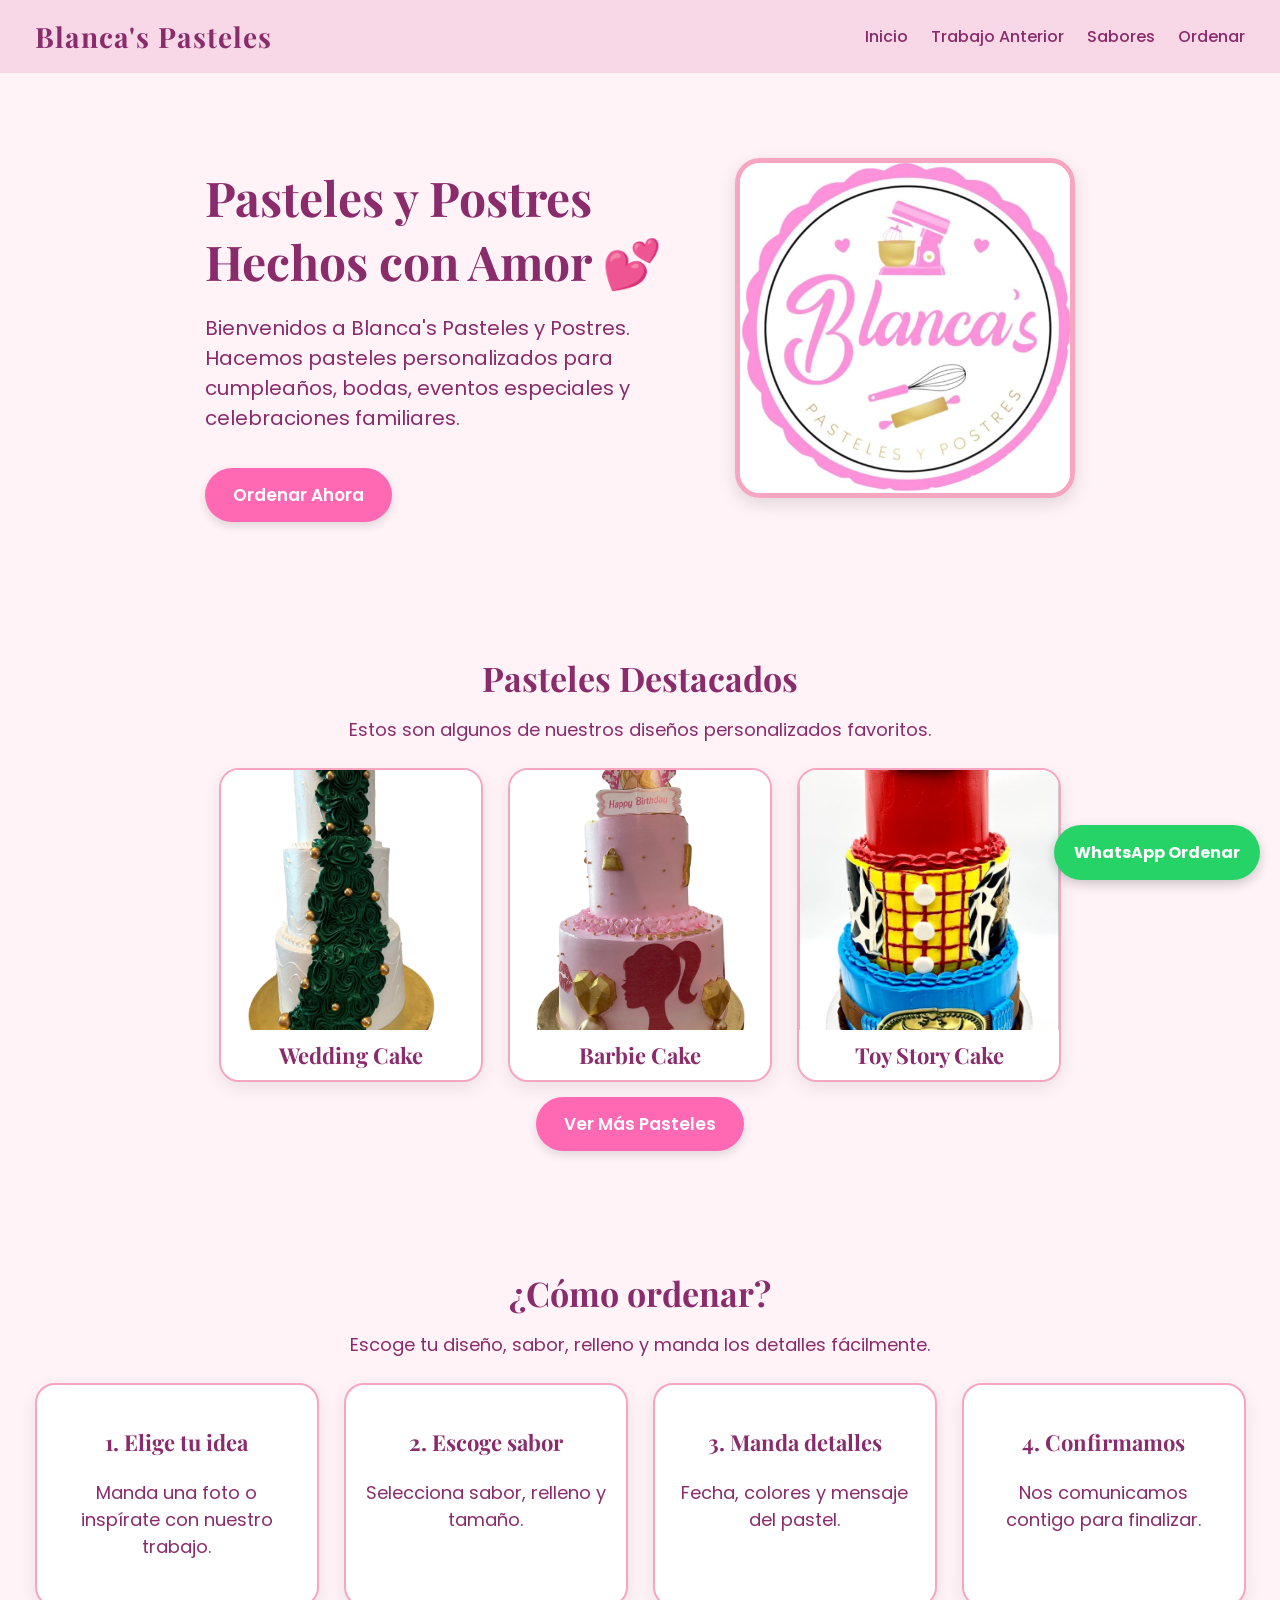
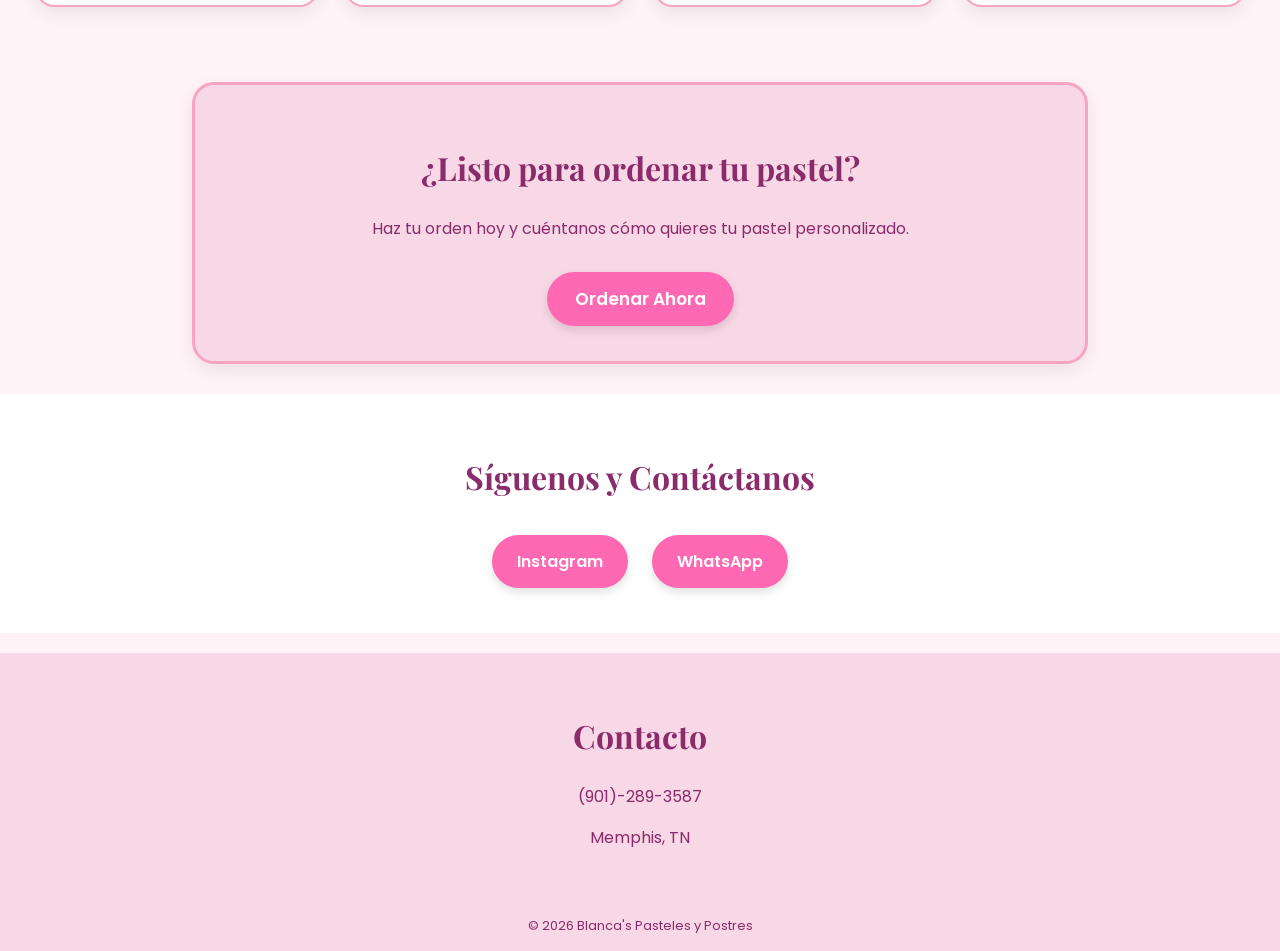
==== index.html @ e84a18b9 "Add files via upload" ====
<!DOCTYPE html>
<html lang="es">
<head>
  <meta charset="UTF-8">
  <title>Blanca's Pasteles y Postres</title>

  <link href="https://fonts.googleapis.com/css2?family=Playfair+Display:wght@600;700&family=Poppins:wght@300;400;500;600&display=swap" rel="stylesheet">

  <style>
    body {
      margin: 0;
      font-family: 'Poppins', sans-serif;
      background-color: #fff3f8;
      color: #8a2c6b;
    }

    .topbar {
      display: flex;
      justify-content: space-between;
      align-items: center;
      padding: 18px 35px;
      background-color: #f8d7e6;
      font-weight: bold;
    }

    .logo {
      font-size: 28px;
      font-family: 'Playfair Display', serif;
      font-weight: 700;
      letter-spacing: 1px;
    }

    .nav a {
      text-decoration: none;
      color: #8a2c6b;
      margin-left: 20px;
      font-weight: 500;
    }

    .hero {
      display: flex;
      align-items: center;
      justify-content: center;
      gap: 50px;
      padding: 60px 30px;
      flex-wrap: wrap;
    }

    .hero-text {
      max-width: 480px;
    }

    .hero-text h1 {
      font-size: 48px;
      margin-bottom: 10px;
      font-family: 'Playfair Display', serif;
      font-weight: 700;
    }

    .hero-text p {
      font-size: 20px;
      line-height: 1.5;
    }

    .hero img {
      width: 330px;
      border-radius: 25px;
      border: 5px solid #f8a5c2;
      box-shadow: 0 6px 18px rgba(0,0,0,0.12);
    }

    .button {
      background-color: #ff69b4;
      color: white;
      padding: 14px 28px;
      text-decoration: none;
      font-size: 17px;
      border-radius: 30px;
      display: inline-block;
      margin-top: 15px;
      font-weight: 600;
      box-shadow: 0 4px 10px rgba(0,0,0,0.12);
    }

    .section {
      text-align: center;
      padding: 45px 25px;
    }

    .section h2 {
      font-size: 34px;
      margin-bottom: 15px;
      font-family: 'Playfair Display', serif;
      font-weight: 700;
    }

    .section p {
      font-size: 18px;
      max-width: 700px;
      margin: 0 auto 25px;
      line-height: 1.5;
    }

    .cards, .photo-grid, .steps {
      display: flex;
      justify-content: center;
      gap: 25px;
      flex-wrap: wrap;
    }

    .card, .step {
      background-color: white;
      width: 240px;
      padding: 20px;
      border-radius: 20px;
      border: 2px solid #f8a5c2;
      box-shadow: 0 6px 18px rgba(0,0,0,0.08);
    }

    .card h3, .step h3 {
      font-family: 'Playfair Display', serif;
      font-size: 22px;
    }

    .photo-card {
      background-color: white;
      width: 260px;
      border-radius: 20px;
      border: 2px solid #f8a5c2;
      box-shadow: 0 6px 18px rgba(0,0,0,0.08);
      overflow: hidden;
    }

    .photo-card img {
      width: 100%;
      height: 260px;
      object-fit: cover;
      display: block;
    }

    .photo-card h3 {
      padding: 10px;
      margin: 0;
      font-family: 'Playfair Display', serif;
      font-size: 22px;
    }

    .order-section {
      background: #f8d7e6;
      margin: 30px auto;
      padding: 35px 20px;
      max-width: 850px;
      border-radius: 22px;
      border: 3px solid #f8a5c2;
      text-align: center;
      box-shadow: 0 6px 18px rgba(0,0,0,0.08);
    }

    .order-section h2 {
      font-family: 'Playfair Display', serif;
      font-size: 32px;
    }

    .social-section {
      text-align: center;
      padding: 35px;
      background: white;
    }

    .social-section h2 {
      font-family: 'Playfair Display', serif;
      font-size: 32px;
    }

    .social-btn {
      display: inline-block;
      margin: 10px;
      padding: 14px 25px;
      border-radius: 30px;
      text-decoration: none;
      color: white;
      font-weight: 600;
      background: #ff69b4;
      box-shadow: 0 4px 10px rgba(0,0,0,0.12);
    }

    .contact {
      text-align: center;
      padding: 35px;
      background-color: #f8d7e6;
      margin-top: 20px;
    }

    .contact h2 {
      font-family: 'Playfair Display', serif;
      font-size: 32px;
    }

    .whatsapp-float {
      position: fixed;
      bottom: 20px;
      right: 20px;
      background: #25D366;
      color: white;
      padding: 15px 20px;
      border-radius: 50px;
      text-decoration: none;
      font-weight: bold;
      box-shadow: 0 4px 12px rgba(0,0,0,0.2);
    }

    footer {
      text-align: center;
      font-size: 13px;
      padding: 15px;
      background-color: #f8d7e6;
    }

    @media (max-width: 700px) {
      .topbar {
        flex-direction: column;
        gap: 10px;
      }

      .nav a {
        margin: 8px;
        display: inline-block;
      }

      .hero-text h1 {
        font-size: 36px;
      }

      .hero img {
        width: 260px;
      }
    }
  </style>
</head>

<body>

<div class="topbar">
  <div class="logo">Blanca's Pasteles</div>

  <div class="nav">
    <a href="index.html">Inicio</a>
    <a href="work.html">Trabajo Anterior</a>
    <a href="flavors.html">Sabores</a>
    <a href="order.html">Ordenar</a>
  </div>
</div>

<div class="hero">
  <div class="hero-text">
    <h1>Pasteles y Postres Hechos con Amor 💕</h1>
    <p>
      Bienvenidos a Blanca's Pasteles y Postres. Hacemos pasteles personalizados
      para cumpleaños, bodas, eventos especiales y celebraciones familiares.
    </p>

    <a class="button" href="order.html">Ordenar Ahora</a>
  </div>

  <img src="Rellenos.jpeg" alt="Pasteles">
</div>

<div class="section">
  <h2>Pasteles Destacados</h2>
  <p>Estos son algunos de nuestros diseños personalizados favoritos.</p>

  <div class="photo-grid">
    <div class="photo-card">
      <img src="cake2.jpg" alt="Wedding Cake">
      <h3>Wedding Cake</h3>
    </div>

    <div class="photo-card">
      <img src="cake5.jpg" alt="Barbie Cake">
      <h3>Barbie Cake</h3>
    </div>

    <div class="photo-card">
      <img src="cake6.jpg" alt="Toy Story Cake">
      <h3>Toy Story Cake</h3>
    </div>
  </div>

  <a class="button" href="work.html">Ver Más Pasteles</a>
</div>

<div class="section">
  <h2>¿Cómo ordenar?</h2>
  <p>Escoge tu diseño, sabor, relleno y manda los detalles fácilmente.</p>

  <div class="steps">
    <div class="step">
      <h3>1. Elige tu idea</h3>
      <p>Manda una foto o inspírate con nuestro trabajo.</p>
    </div>

    <div class="step">
      <h3>2. Escoge sabor</h3>
      <p>Selecciona sabor, relleno y tamaño.</p>
    </div>

    <div class="step">
      <h3>3. Manda detalles</h3>
      <p>Fecha, colores y mensaje del pastel.</p>
    </div>

    <div class="step">
      <h3>4. Confirmamos</h3>
      <p>Nos comunicamos contigo para finalizar.</p>
    </div>
  </div>
</div>

<div class="order-section">
  <h2>¿Listo para ordenar tu pastel?</h2>
  <p>Haz tu orden hoy y cuéntanos cómo quieres tu pastel personalizado.</p>
  <a class="button" href="order.html">Ordenar Ahora</a>
</div>

<div class="social-section">
  <h2>Síguenos y Contáctanos</h2>
  <a class="social-btn" href="https://www.instagram.com/blancaspasteles/" target="_blank">Instagram</a>
  <a class="social-btn" href="https://wa.me/19012893587" target="_blank">WhatsApp</a>
</div>

<div class="contact">
  <h2>Contacto</h2>
  <p>(901)-289-3587</p>
  <p>Memphis, TN</p>
</div>

<footer>
  © 2026 Blanca's Pasteles y Postres
</footer>

<a class="whatsapp-float" href="https://wa.me/19012893587" target="_blank">WhatsApp Ordenar</a>

</body>
</html>
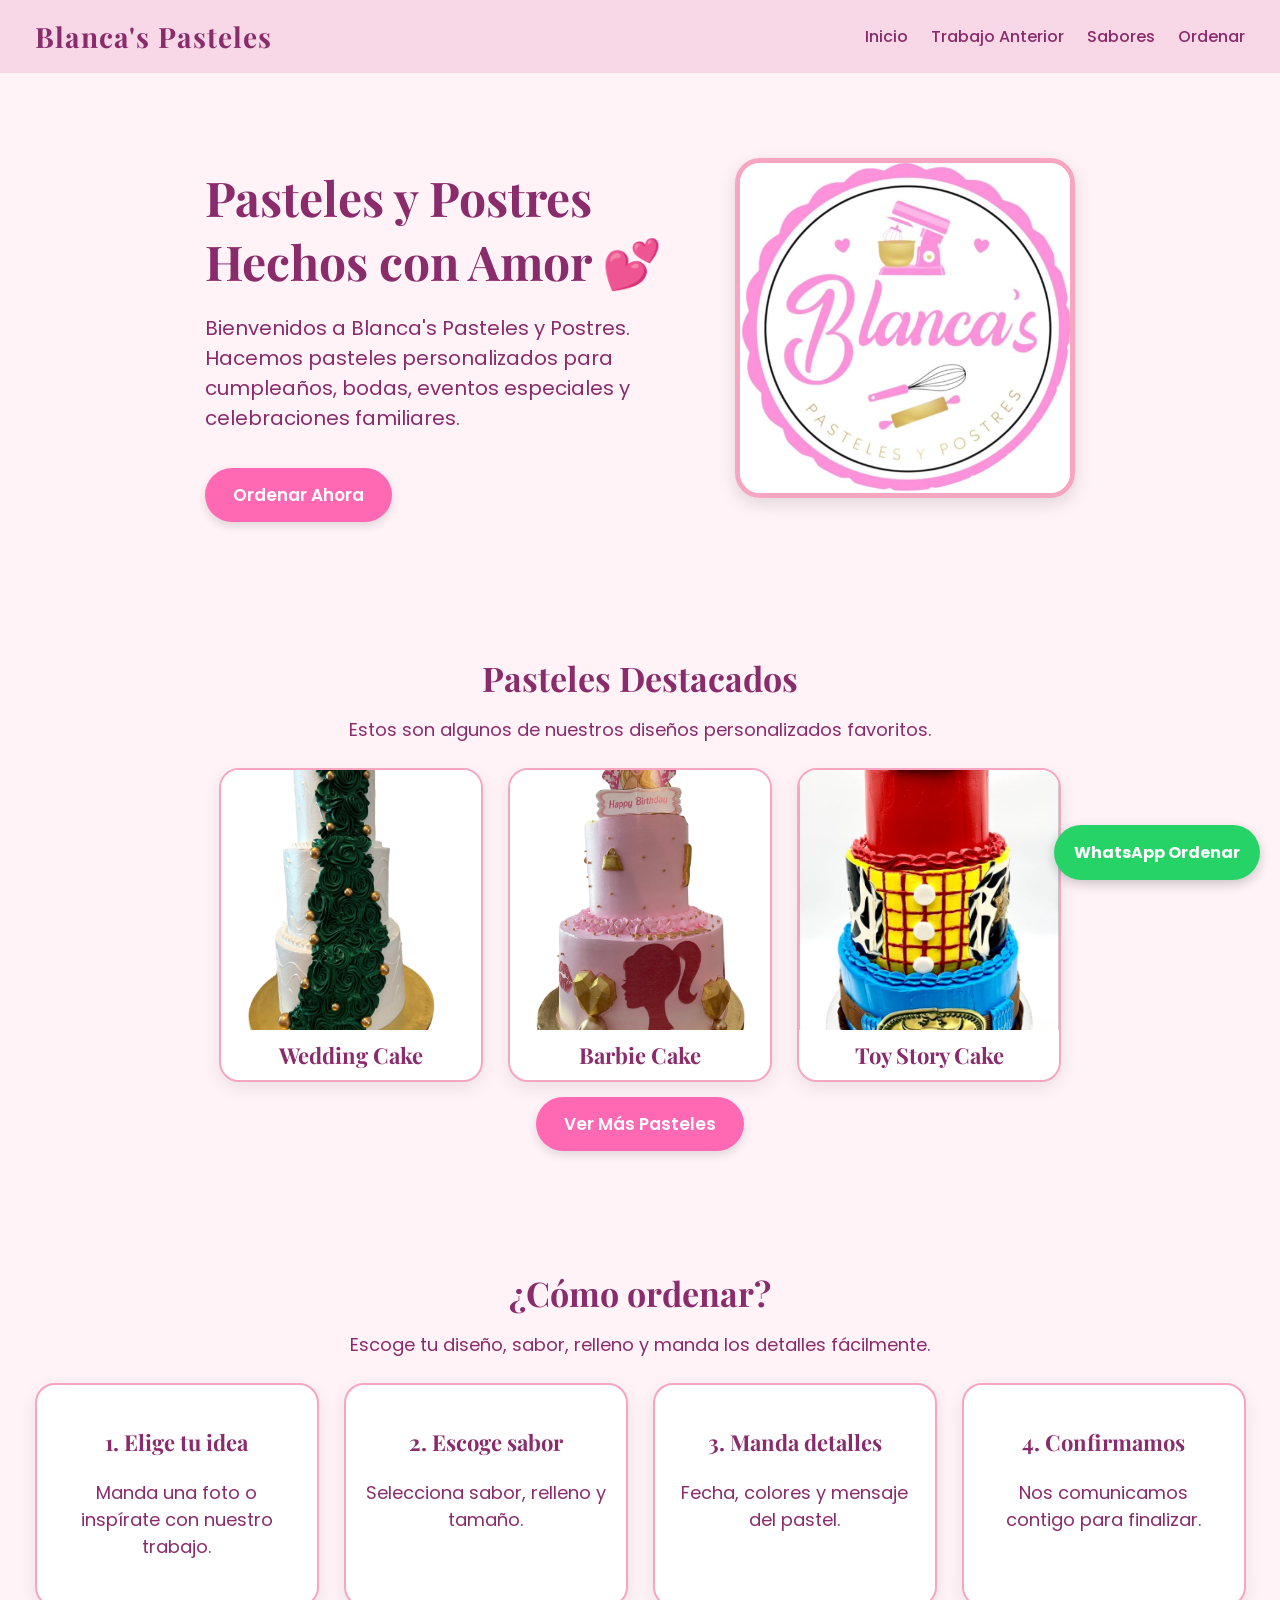
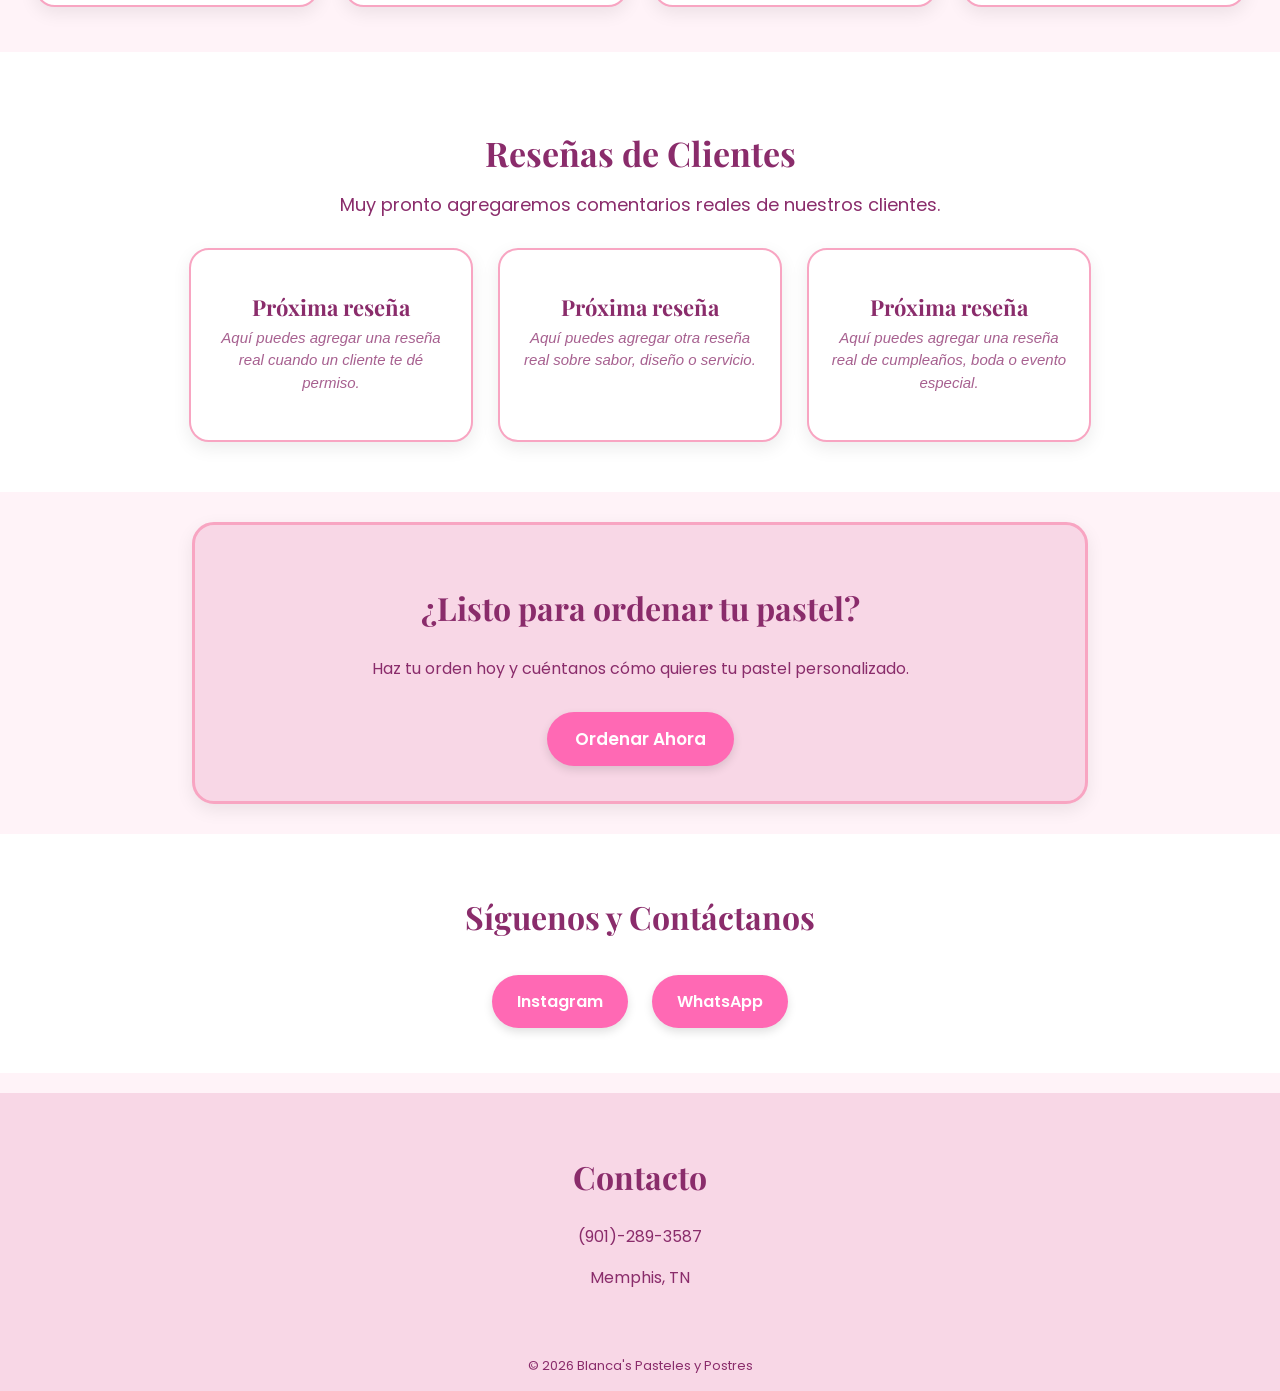
==== commit 92d853d0: "Add files via upload" ====
--- a/index.html
+++ b/index.html
@@ -101,14 +101,14 @@
       line-height: 1.5;
     }
 
-    .cards, .photo-grid, .steps {
+    .cards, .photo-grid, .steps, .reviews-grid {
       display: flex;
       justify-content: center;
       gap: 25px;
       flex-wrap: wrap;
     }
 
-    .card, .step {
+    .card, .step, .review-card {
       background-color: white;
       width: 240px;
       padding: 20px;
@@ -117,7 +117,7 @@
       box-shadow: 0 6px 18px rgba(0,0,0,0.08);
     }
 
-    .card h3, .step h3 {
+    .card h3, .step h3, .review-card h3 {
       font-family: 'Playfair Display', serif;
       font-size: 22px;
     }
@@ -143,6 +143,45 @@
       margin: 0;
       font-family: 'Playfair Display', serif;
       font-size: 22px;
+    }
+
+    .reviews-section {
+      background: white;
+      text-align: center;
+      padding: 50px 25px;
+    }
+
+    .reviews-section h2 {
+      font-size: 34px;
+      margin-bottom: 15px;
+      font-family: 'Playfair Display', serif;
+    }
+
+    .reviews-section p {
+      font-size: 18px;
+      max-width: 700px;
+      margin: 0 auto 30px;
+      line-height: 1.5;
+    }
+
+    .review-card {
+      min-height: 150px;
+    }
+
+    .review-card p {
+      font-size: 15px;
+      line-height: 1.5;
+      margin-bottom: 15px;
+      color: #8a2c6b;
+    }
+
+    .review-card h3 {
+      margin-bottom: 5px;
+    }
+
+    .review-placeholder {
+      font-style: italic;
+      opacity: 0.75;
     }
 
     .order-section {
@@ -316,6 +355,34 @@
   </div>
 </div>
 
+<div class="reviews-section">
+  <h2>Reseñas de Clientes</h2>
+  <p>Muy pronto agregaremos comentarios reales de nuestros clientes.</p>
+
+  <div class="reviews-grid">
+    <div class="review-card">
+      <h3>Próxima reseña</h3>
+      <p class="review-placeholder">
+        Aquí puedes agregar una reseña real cuando un cliente te dé permiso.
+      </p>
+    </div>
+
+    <div class="review-card">
+      <h3>Próxima reseña</h3>
+      <p class="review-placeholder">
+        Aquí puedes agregar otra reseña real sobre sabor, diseño o servicio.
+      </p>
+    </div>
+
+    <div class="review-card">
+      <h3>Próxima reseña</h3>
+      <p class="review-placeholder">
+        Aquí puedes agregar una reseña real de cumpleaños, boda o evento especial.
+      </p>
+    </div>
+  </div>
+</div>
+
 <div class="order-section">
   <h2>¿Listo para ordenar tu pastel?</h2>
   <p>Haz tu orden hoy y cuéntanos cómo quieres tu pastel personalizado.</p>
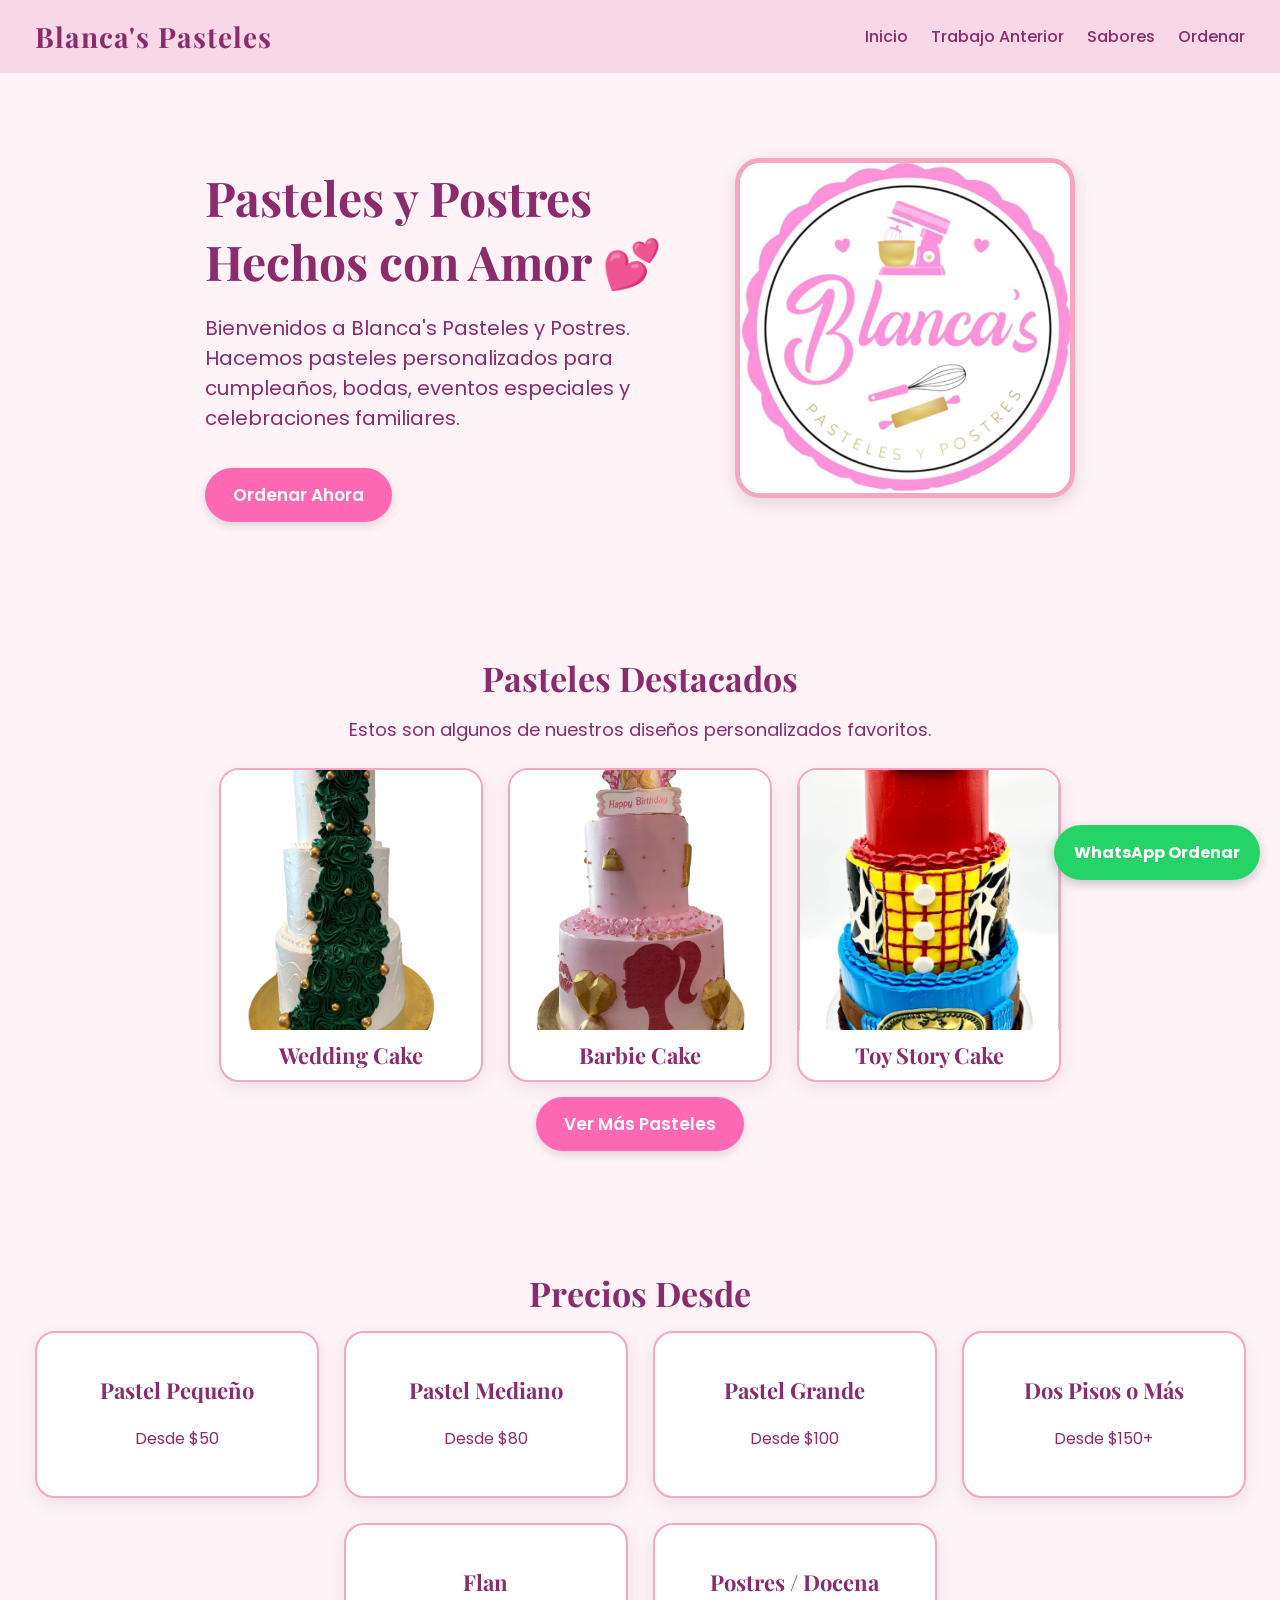
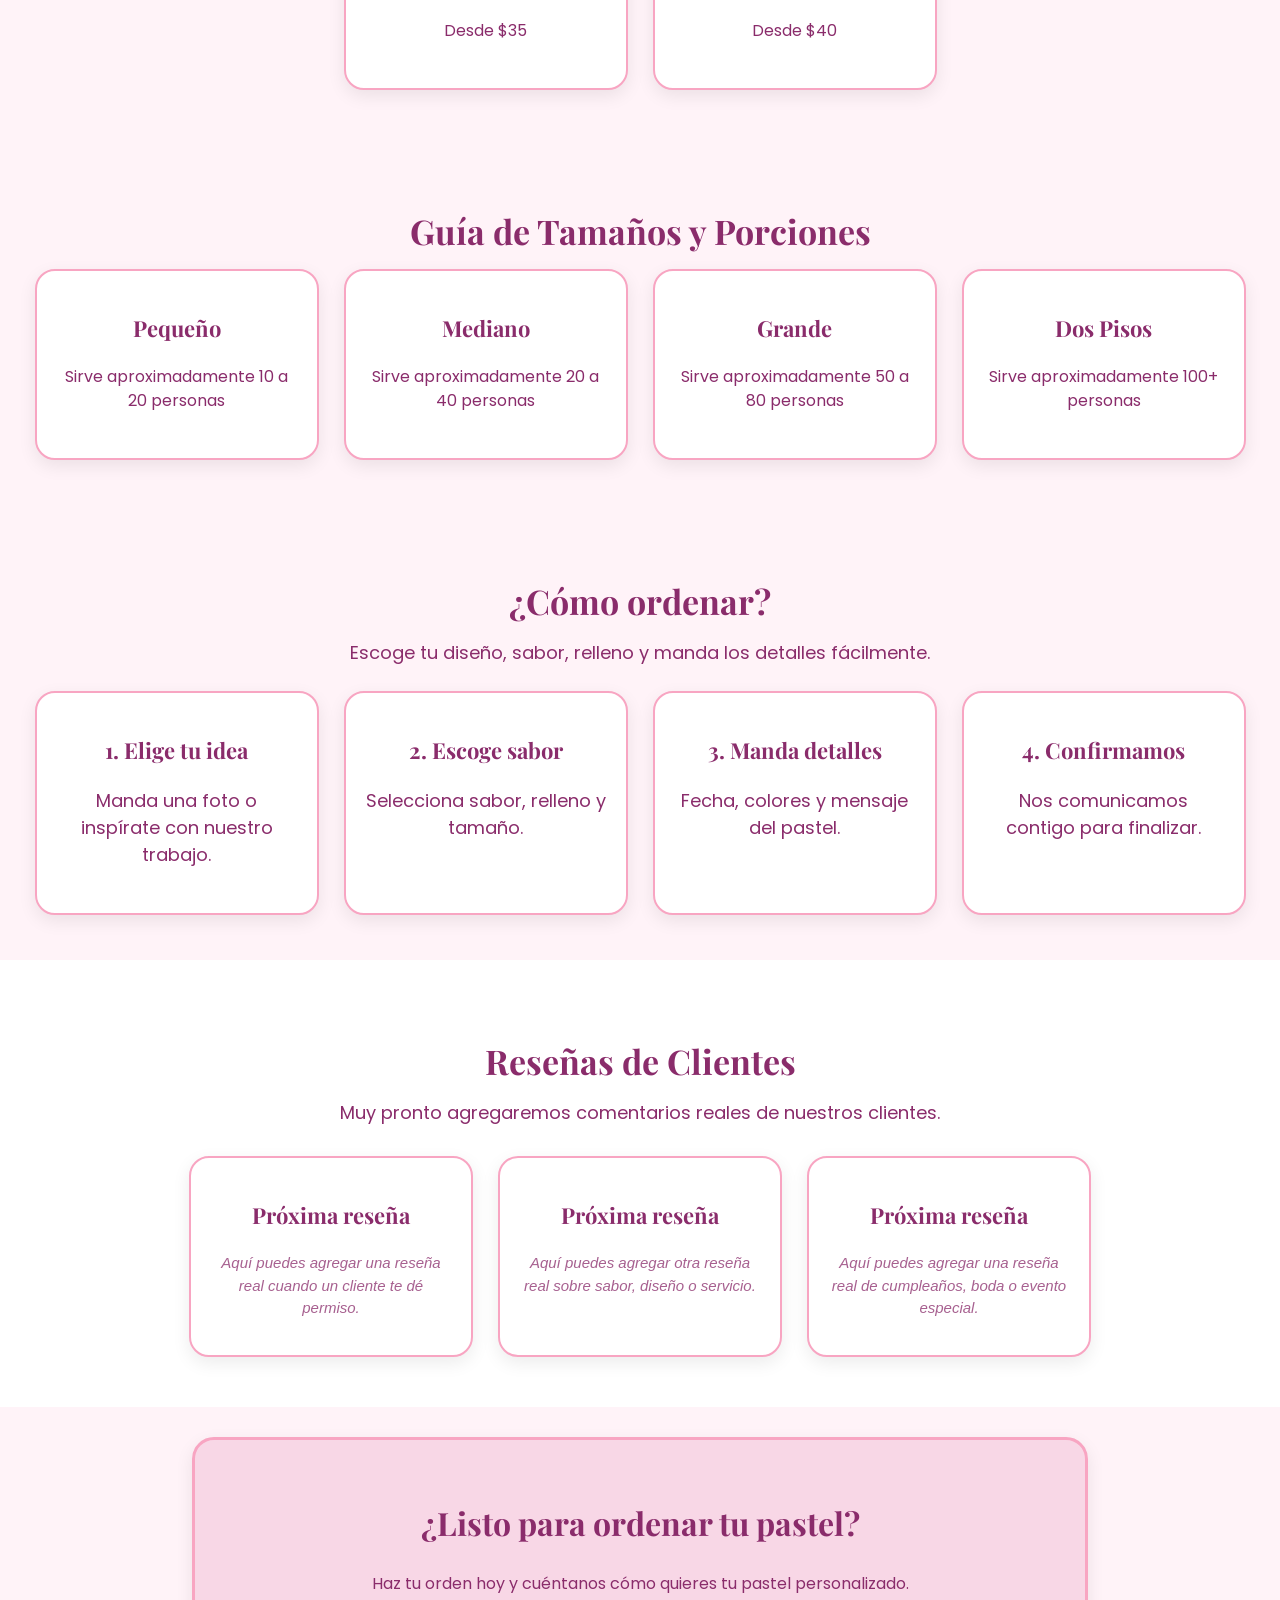
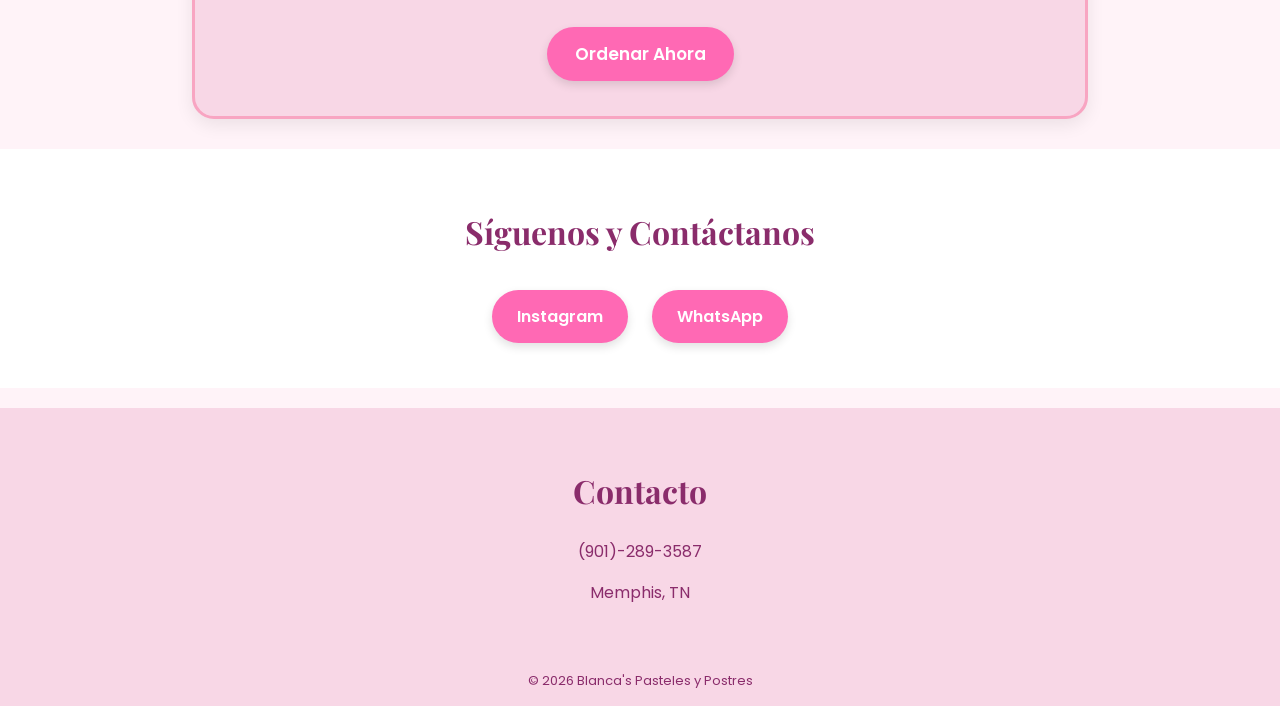
==== commit 8f7a95ea: "Add files via upload" ====
--- a/index.html
+++ b/index.html
@@ -101,14 +101,14 @@
       line-height: 1.5;
     }
 
-    .cards, .photo-grid, .steps, .reviews-grid {
+    .cards, .photo-grid, .steps, .reviews-grid, .price-grid, .size-grid {
       display: flex;
       justify-content: center;
       gap: 25px;
       flex-wrap: wrap;
     }
 
-    .card, .step, .review-card {
+    .card, .step, .review-card, .price-card, .size-card {
       background-color: white;
       width: 240px;
       padding: 20px;
@@ -117,7 +117,7 @@
       box-shadow: 0 6px 18px rgba(0,0,0,0.08);
     }
 
-    .card h3, .step h3, .review-card h3 {
+    .card h3, .step h3, .review-card h3, .price-card h3, .size-card h3 {
       font-family: 'Playfair Display', serif;
       font-size: 22px;
     }
@@ -175,13 +175,14 @@
       color: #8a2c6b;
     }
 
-    .review-card h3 {
-      margin-bottom: 5px;
-    }
-
     .review-placeholder {
       font-style: italic;
       opacity: 0.75;
+    }
+
+    .price-card p, .size-card p {
+      font-size: 16px;
+      line-height: 1.5;
     }
 
     .order-section {
@@ -329,6 +330,30 @@
 </div>
 
 <div class="section">
+  <h2>Precios Desde</h2>
+
+  <div class="price-grid">
+    <div class="price-card"><h3>Pastel Pequeño</h3><p>Desde $50</p></div>
+    <div class="price-card"><h3>Pastel Mediano</h3><p>Desde $80</p></div>
+    <div class="price-card"><h3>Pastel Grande</h3><p>Desde $100</p></div>
+    <div class="price-card"><h3>Dos Pisos o Más</h3><p>Desde $150+</p></div>
+    <div class="price-card"><h3>Flan</h3><p>Desde $35</p></div>
+    <div class="price-card"><h3>Postres / Docena</h3><p>Desde $40</p></div>
+  </div>
+</div>
+
+<div class="section">
+  <h2>Guía de Tamaños y Porciones</h2>
+
+  <div class="size-grid">
+    <div class="size-card"><h3>Pequeño</h3><p>Sirve aproximadamente 10 a 20 personas</p></div>
+    <div class="size-card"><h3>Mediano</h3><p>Sirve aproximadamente 20 a 40 personas</p></div>
+    <div class="size-card"><h3>Grande</h3><p>Sirve aproximadamente 50 a 80 personas</p></div>
+    <div class="size-card"><h3>Dos Pisos</h3><p>Sirve aproximadamente 100+ personas</p></div>
+  </div>
+</div>
+
+<div class="section">
   <h2>¿Cómo ordenar?</h2>
   <p>Escoge tu diseño, sabor, relleno y manda los detalles fácilmente.</p>
 
@@ -362,23 +387,17 @@
   <div class="reviews-grid">
     <div class="review-card">
       <h3>Próxima reseña</h3>
-      <p class="review-placeholder">
-        Aquí puedes agregar una reseña real cuando un cliente te dé permiso.
-      </p>
+      <p class="review-placeholder">Aquí puedes agregar una reseña real cuando un cliente te dé permiso.</p>
     </div>
 
     <div class="review-card">
       <h3>Próxima reseña</h3>
-      <p class="review-placeholder">
-        Aquí puedes agregar otra reseña real sobre sabor, diseño o servicio.
-      </p>
+      <p class="review-placeholder">Aquí puedes agregar otra reseña real sobre sabor, diseño o servicio.</p>
     </div>
 
     <div class="review-card">
       <h3>Próxima reseña</h3>
-      <p class="review-placeholder">
-        Aquí puedes agregar una reseña real de cumpleaños, boda o evento especial.
-      </p>
+      <p class="review-placeholder">Aquí puedes agregar una reseña real de cumpleaños, boda o evento especial.</p>
     </div>
   </div>
 </div>
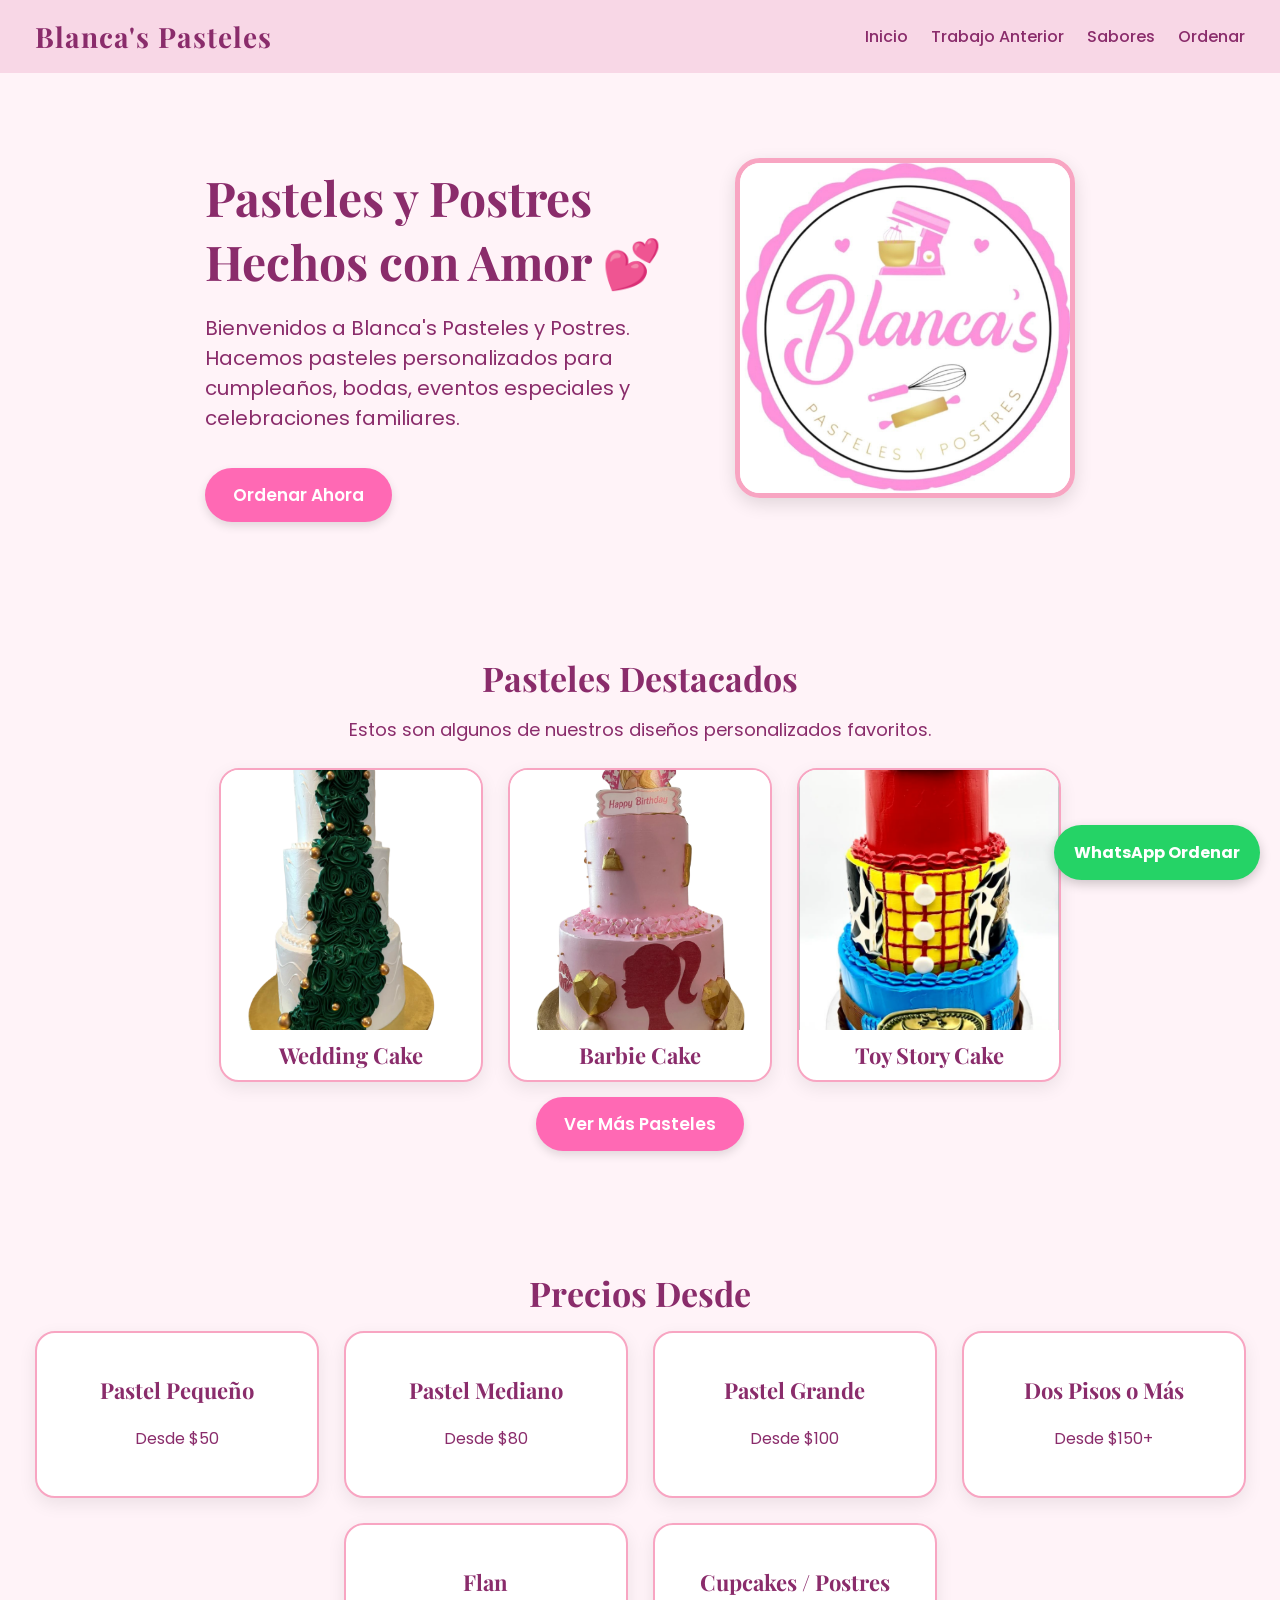
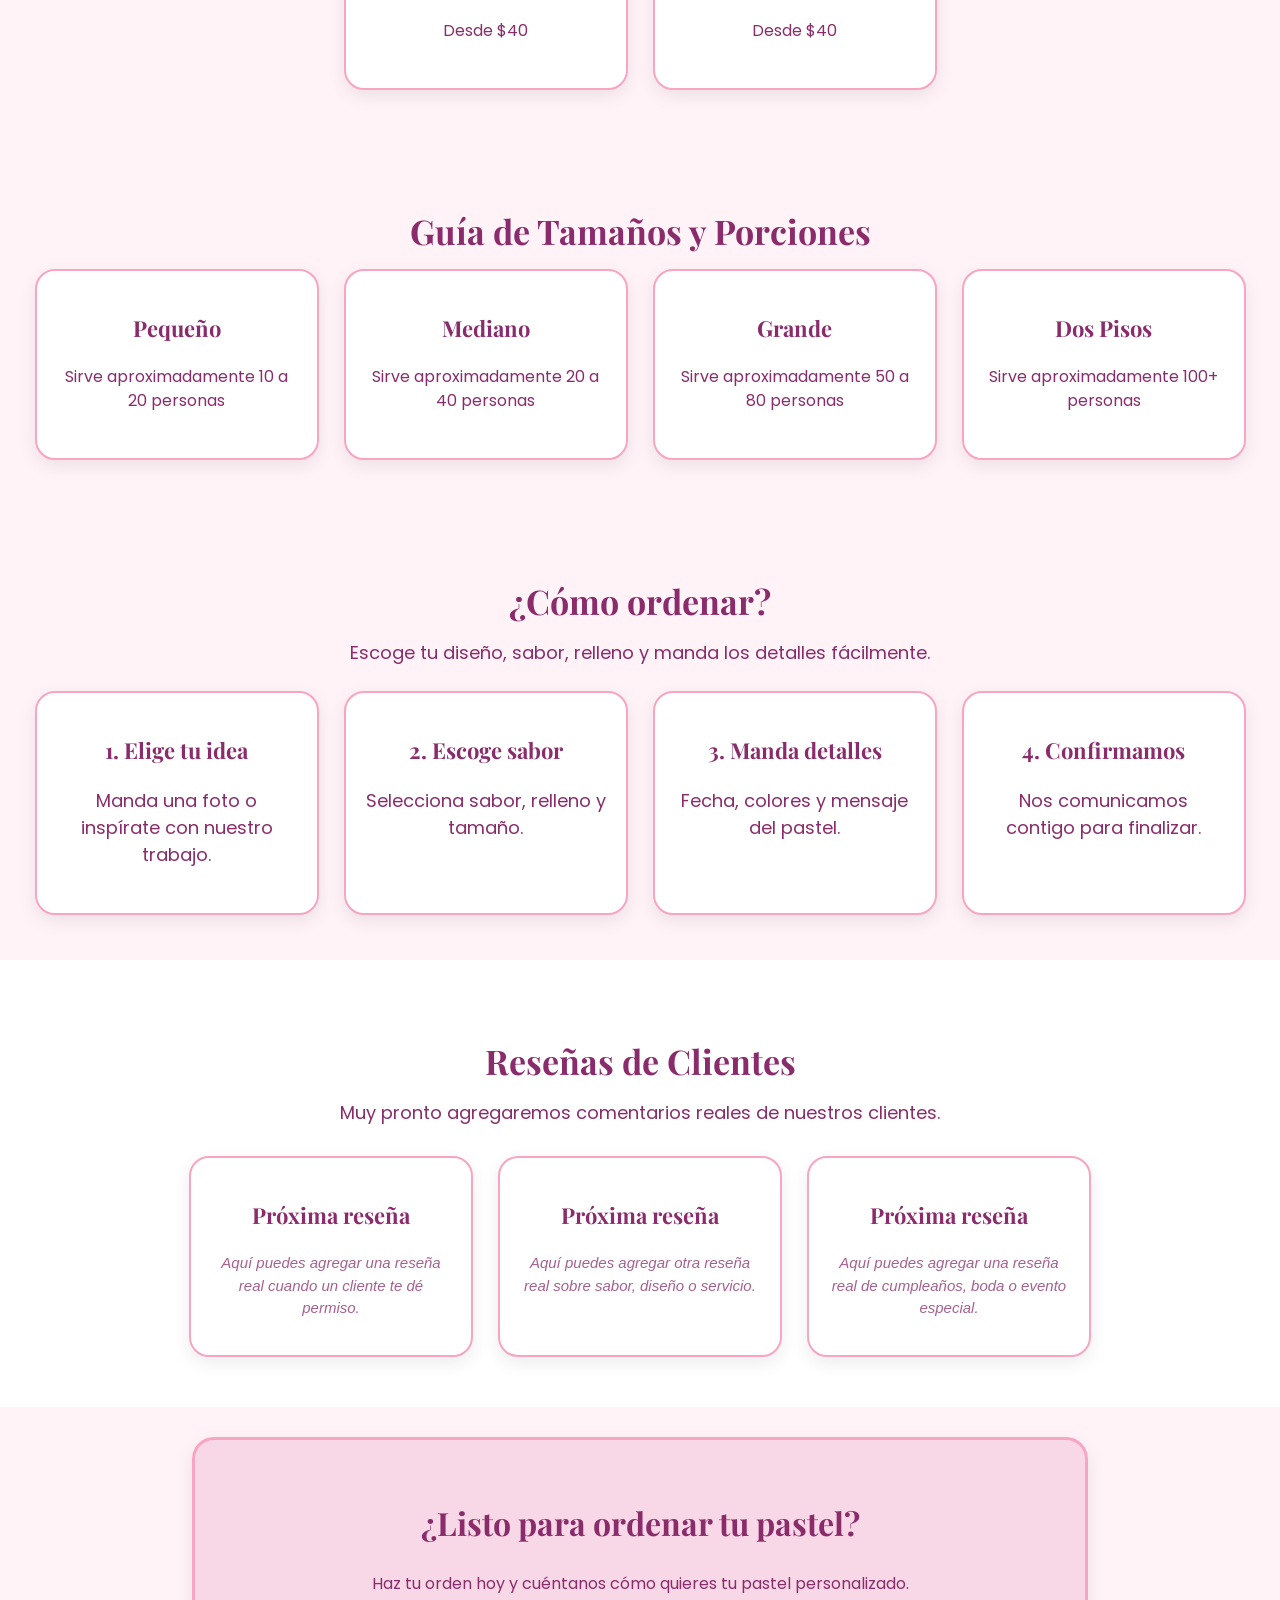
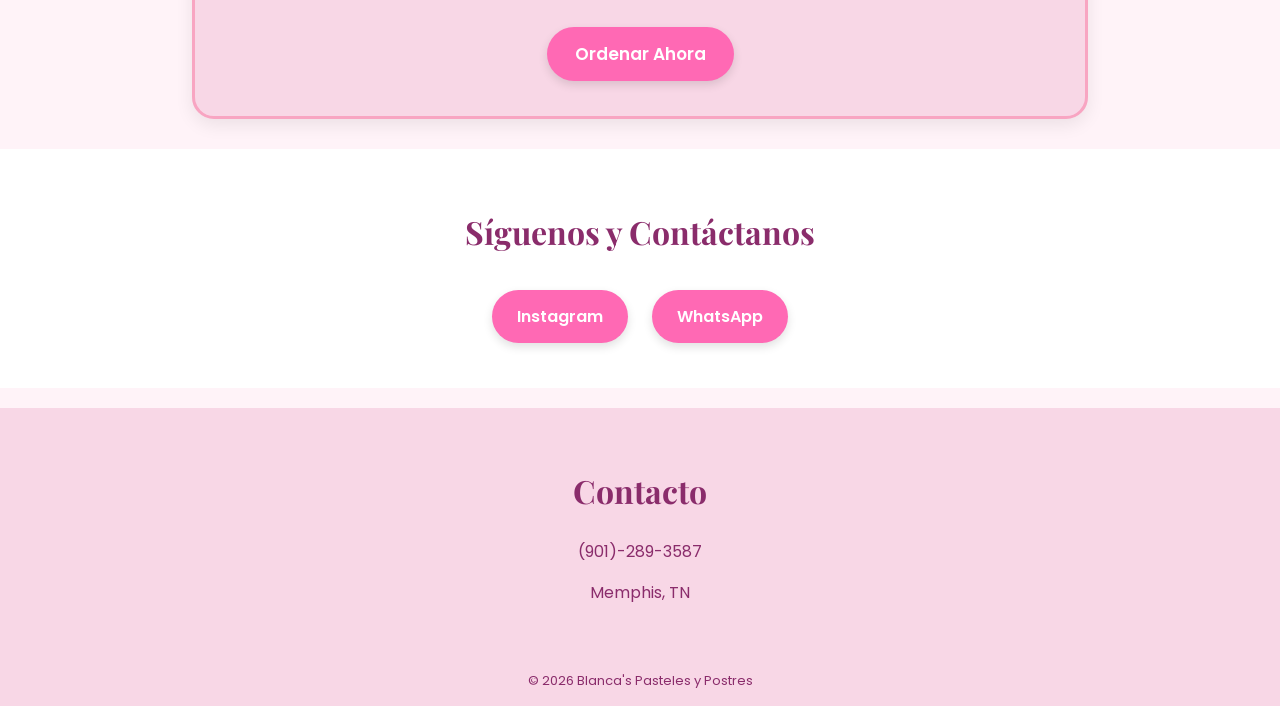
==== commit 4ab5f7a0: "Add files via upload" ====
--- a/index.html
+++ b/index.html
@@ -337,8 +337,8 @@
     <div class="price-card"><h3>Pastel Mediano</h3><p>Desde $80</p></div>
     <div class="price-card"><h3>Pastel Grande</h3><p>Desde $100</p></div>
     <div class="price-card"><h3>Dos Pisos o Más</h3><p>Desde $150+</p></div>
-    <div class="price-card"><h3>Flan</h3><p>Desde $35</p></div>
-    <div class="price-card"><h3>Postres / Docena</h3><p>Desde $40</p></div>
+    <div class="price-card"><h3>Flan</h3><p>Desde $40</p></div>
+    <div class="price-card"><h3>Cupcakes / Postres</h3><p>Desde $40</p></div>
   </div>
 </div>
 
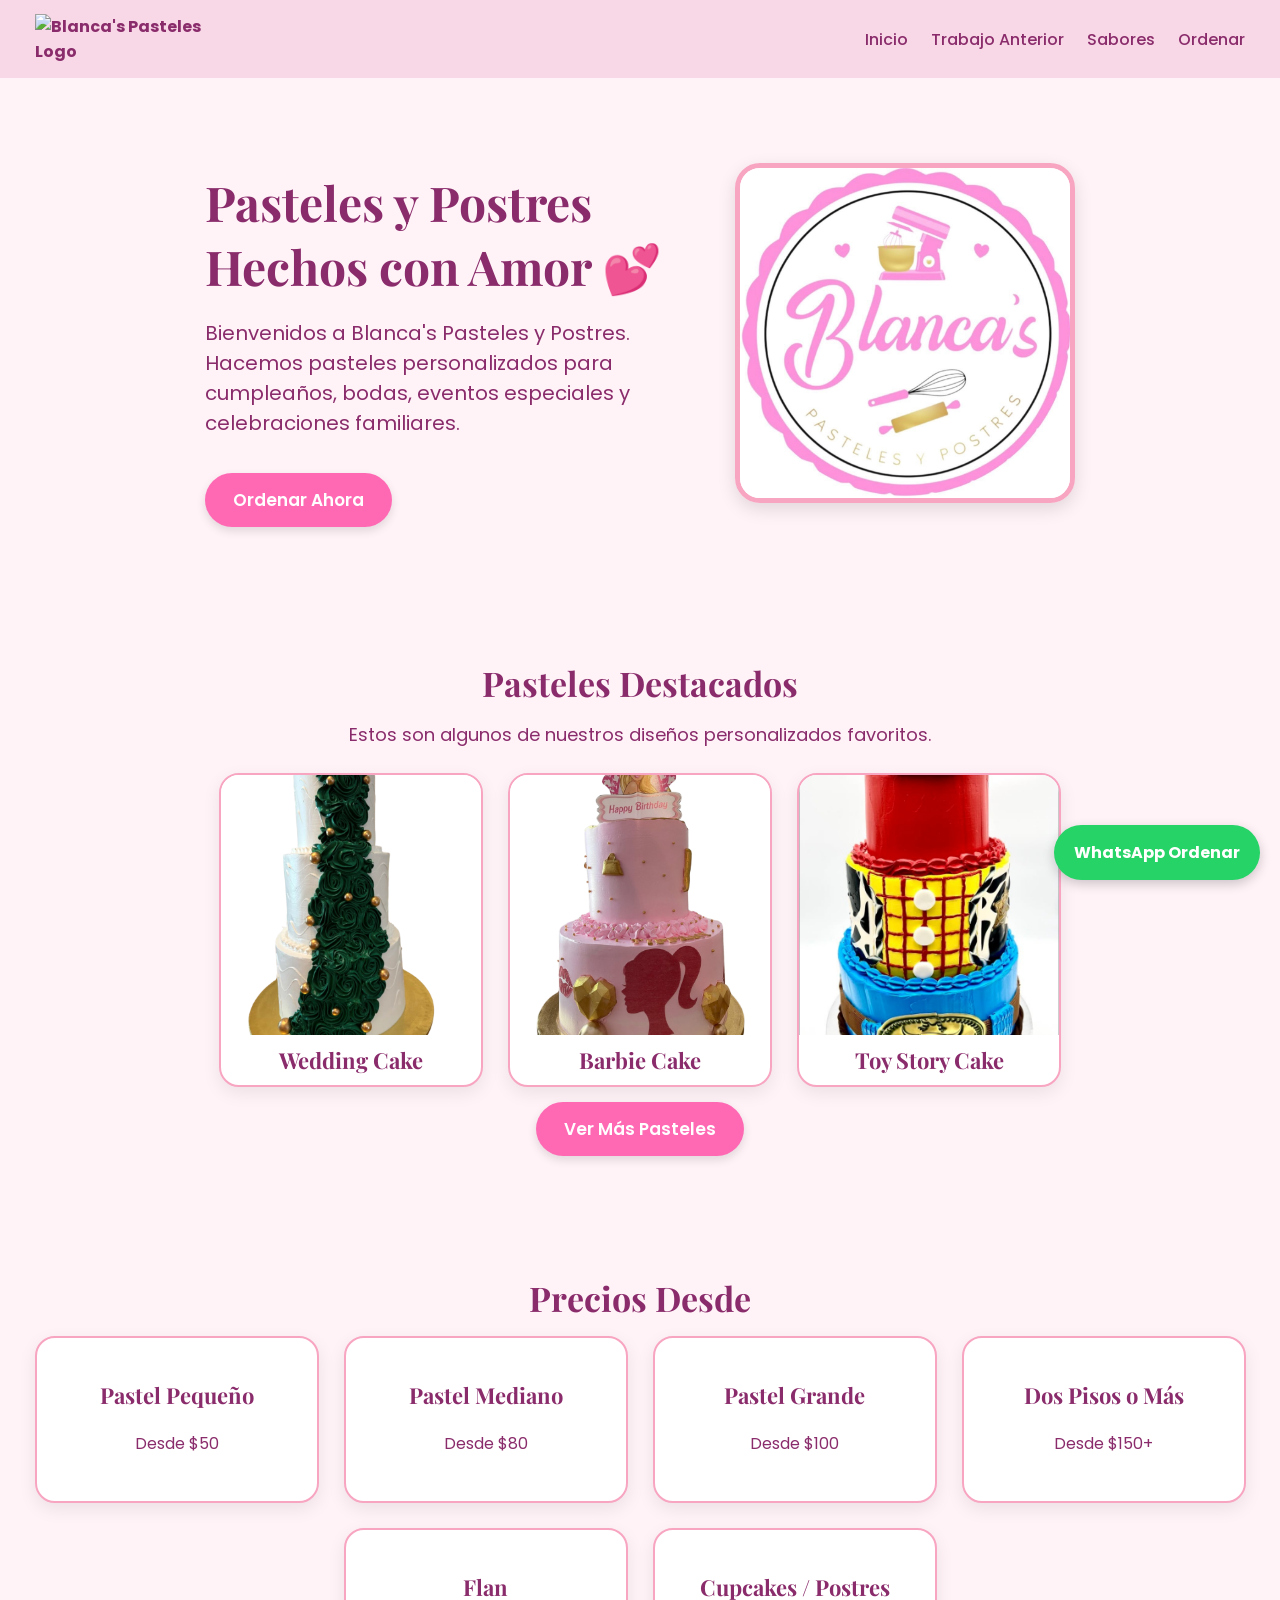
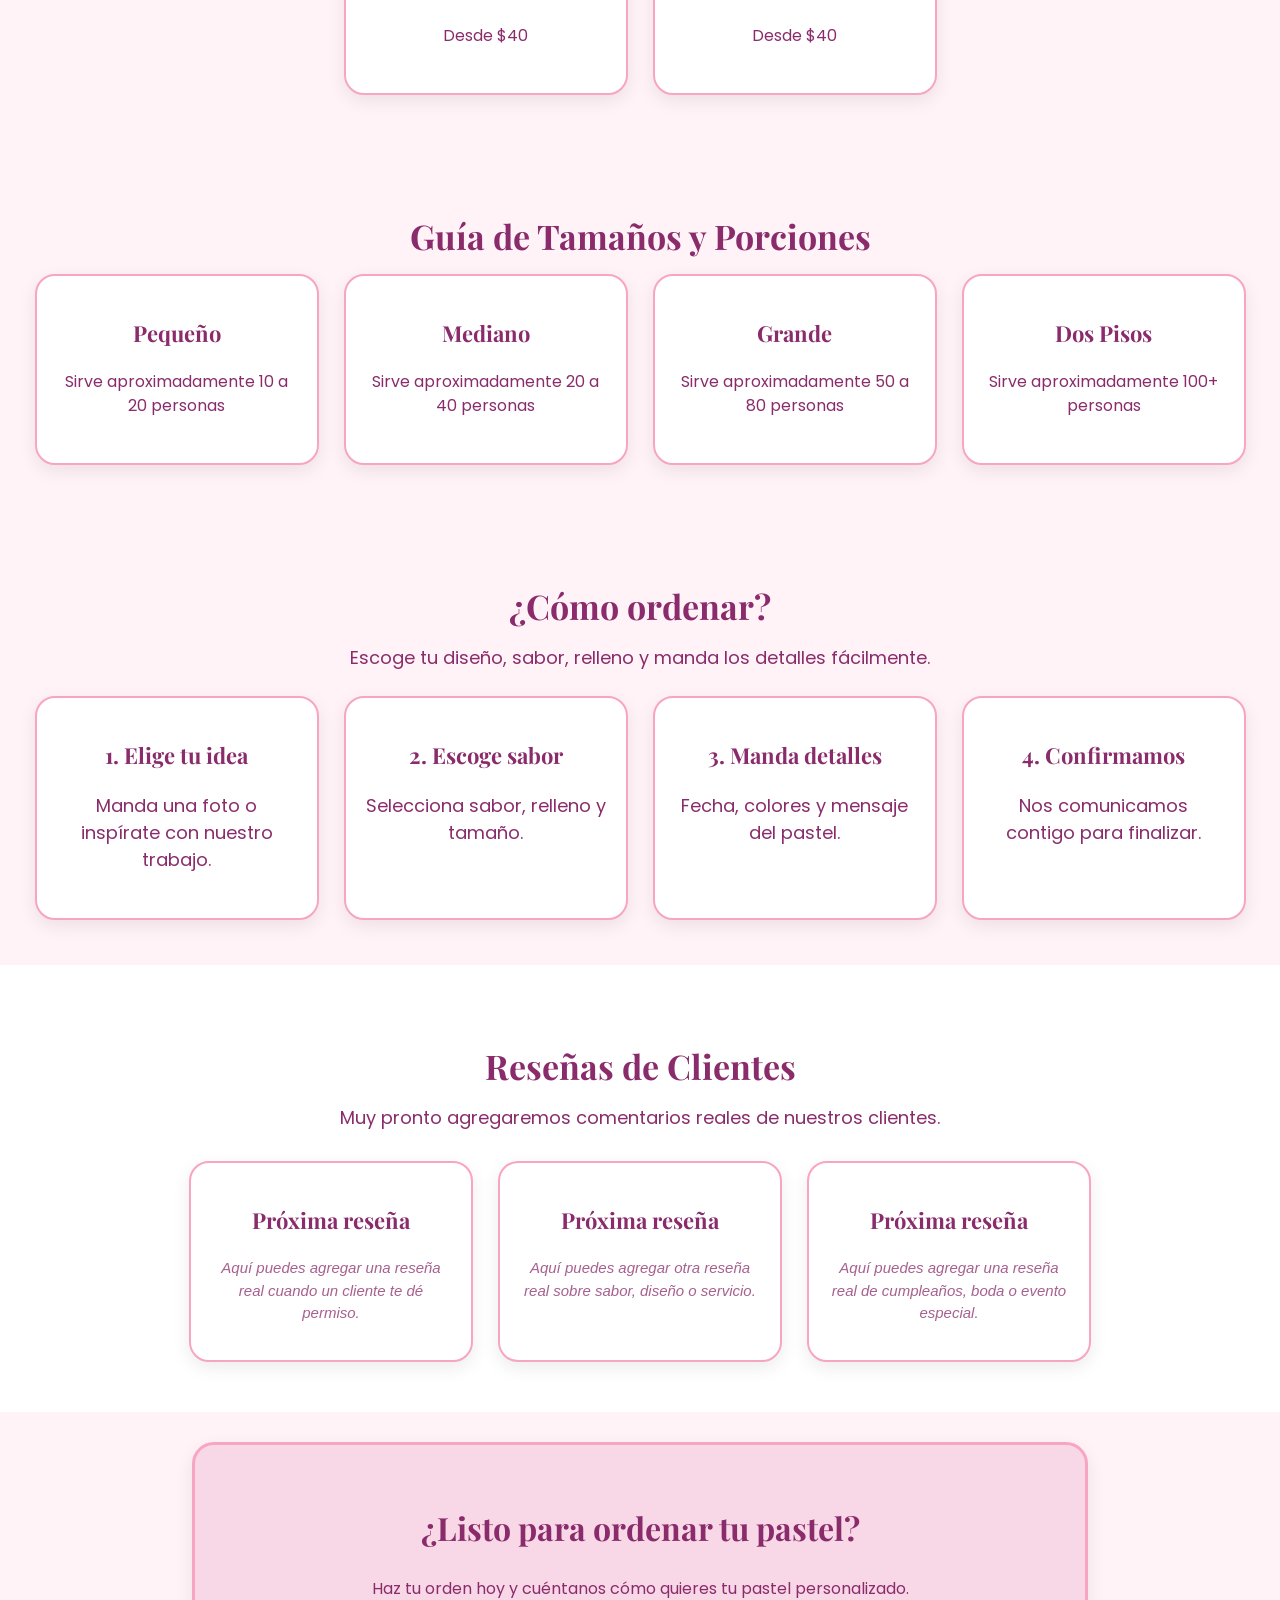
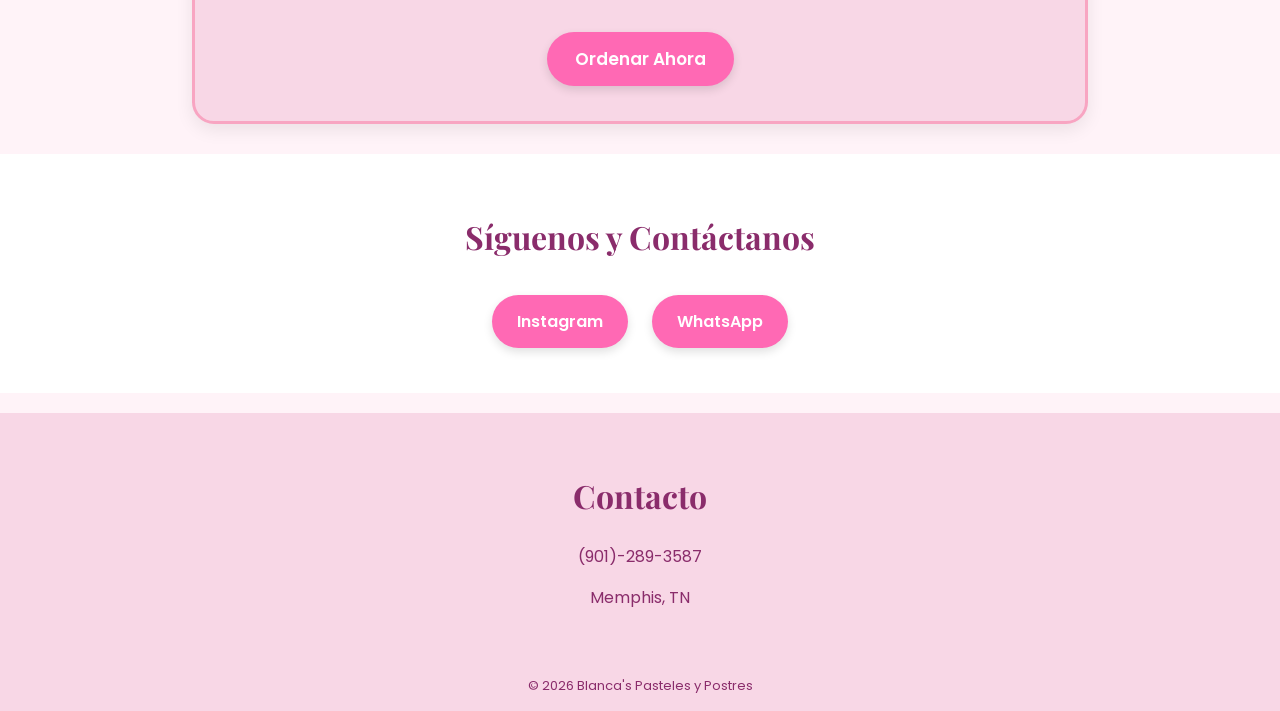
==== commit 43f852d2: "Add files via upload" ====
--- a/index.html
+++ b/index.html
@@ -18,16 +18,15 @@
       display: flex;
       justify-content: space-between;
       align-items: center;
-      padding: 18px 35px;
+      padding: 14px 35px;
       background-color: #f8d7e6;
       font-weight: bold;
     }
 
-    .logo {
-      font-size: 28px;
-      font-family: 'Playfair Display', serif;
-      font-weight: 700;
-      letter-spacing: 1px;
+    .logo img {
+      width: 180px;
+      height: auto;
+      display: block;
     }
 
     .nav a {
@@ -262,6 +261,10 @@
         gap: 10px;
       }
 
+      .logo img {
+        width: 150px;
+      }
+
       .nav a {
         margin: 8px;
         display: inline-block;
@@ -281,7 +284,9 @@
 <body>
 
 <div class="topbar">
-  <div class="logo">Blanca's Pasteles</div>
+  <div class="logo">
+    <img src="logo.png" alt="Blanca's Pasteles Logo">
+  </div>
 
   <div class="nav">
     <a href="index.html">Inicio</a>
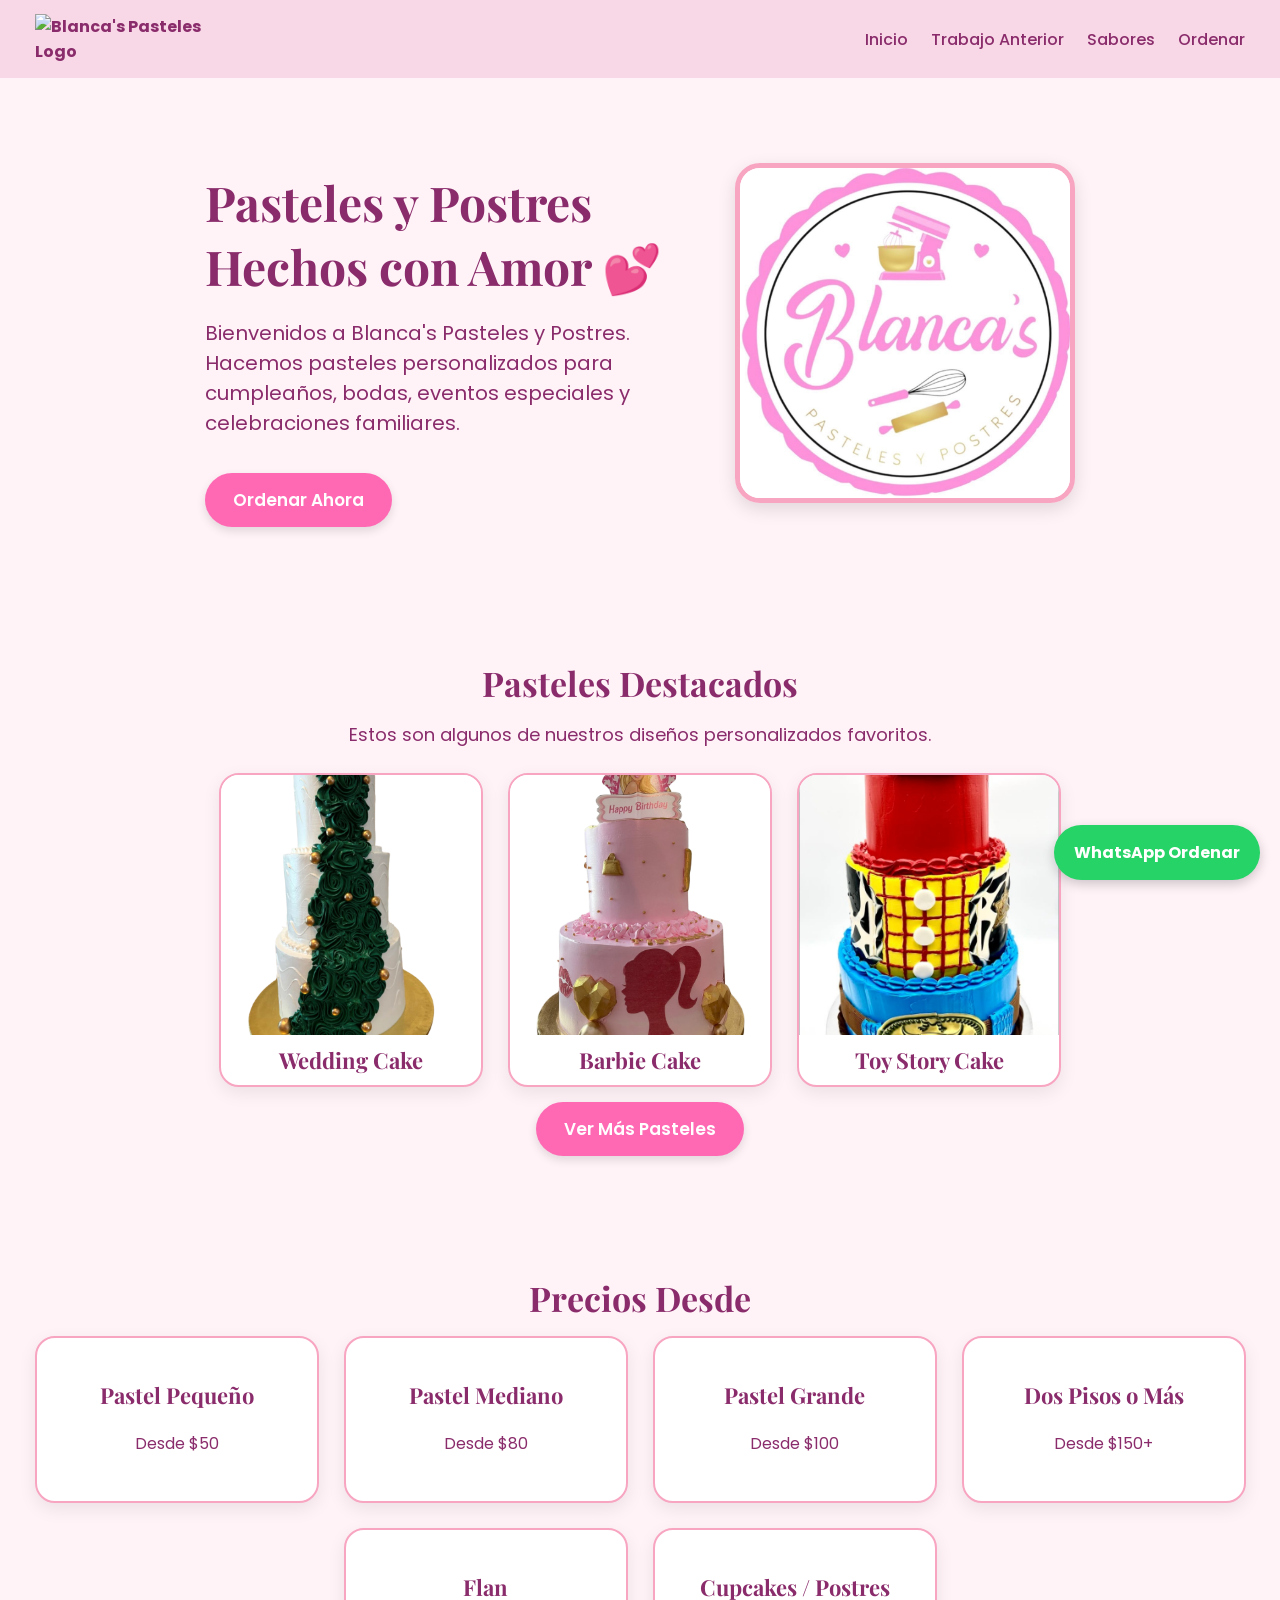
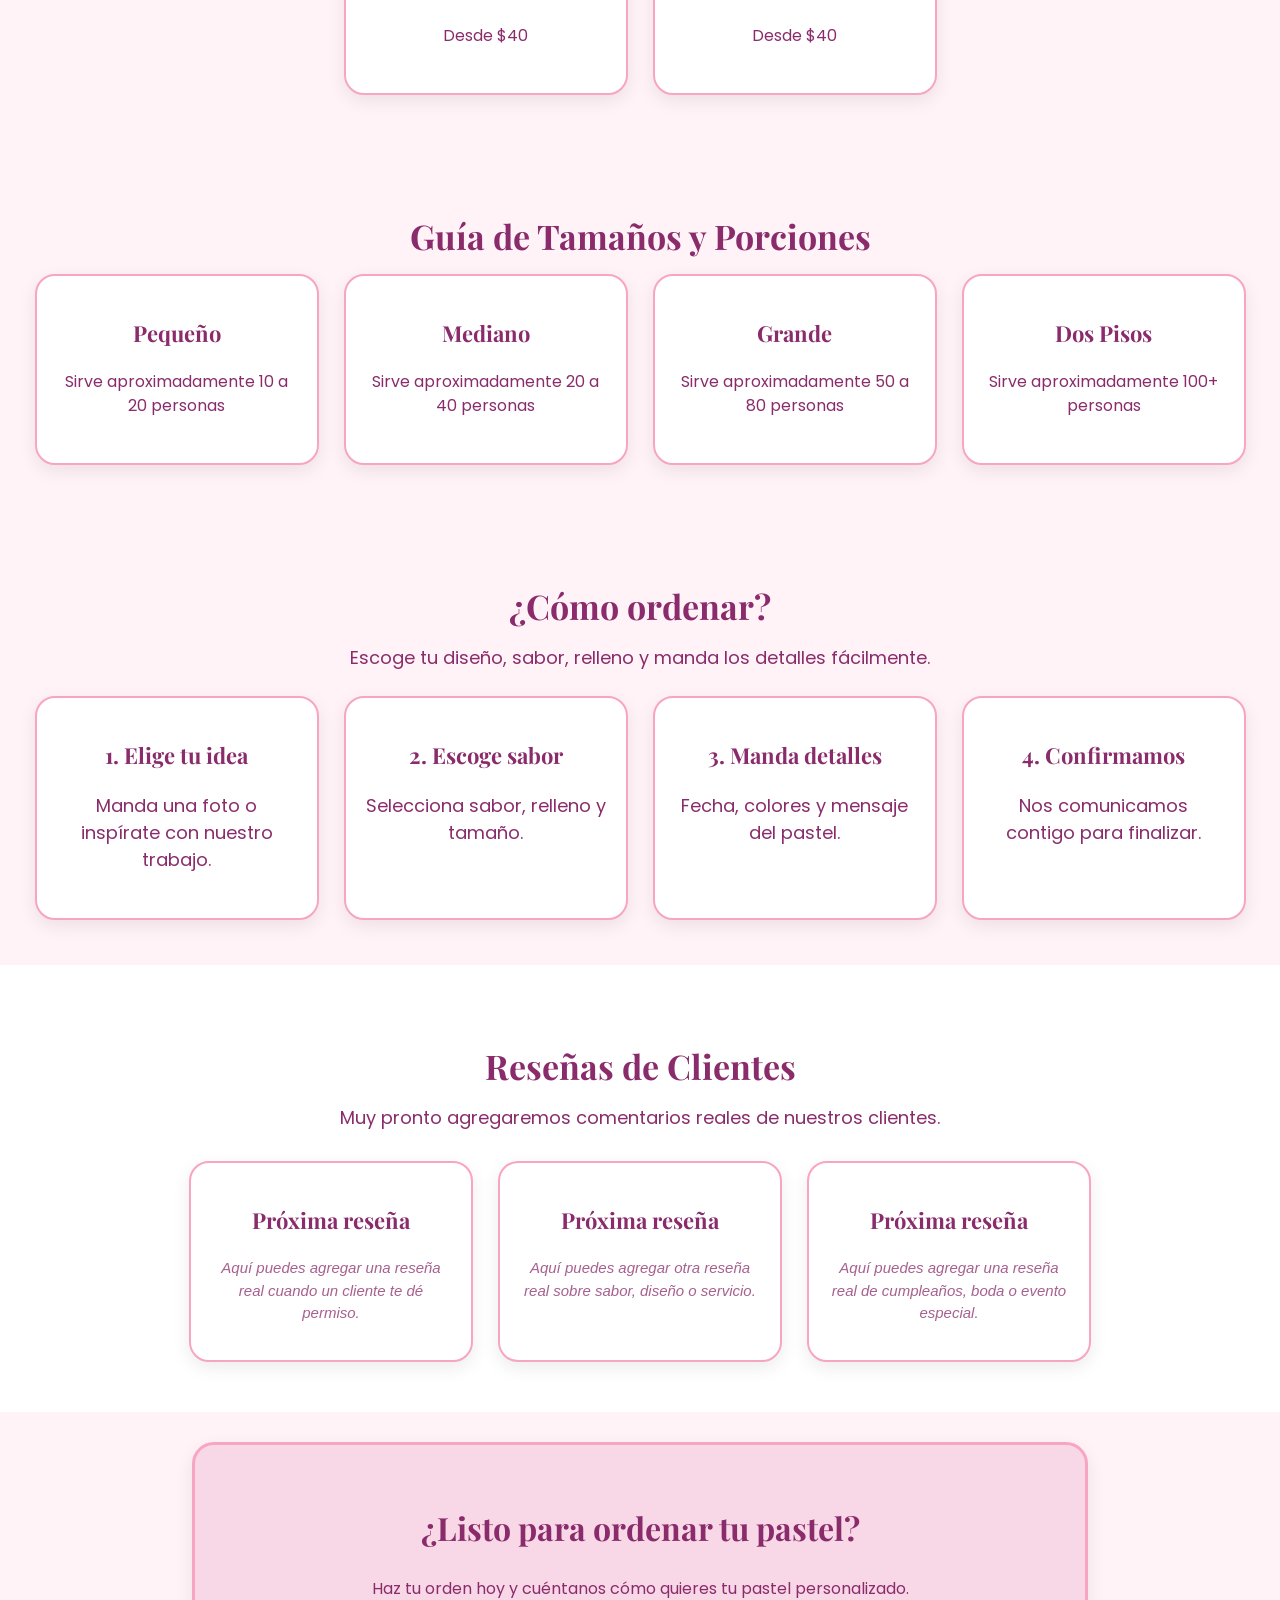
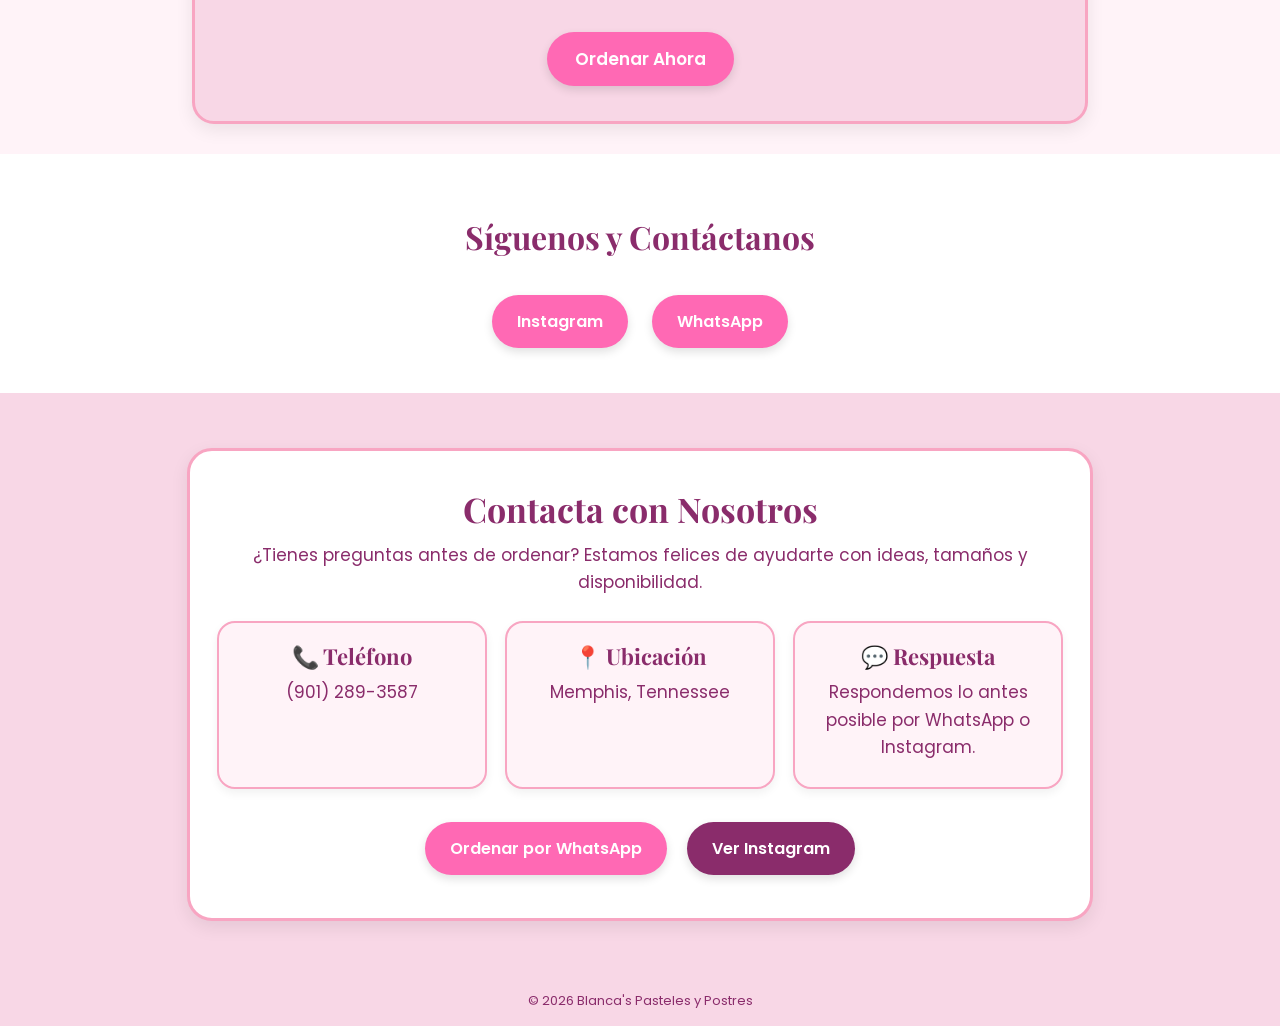
==== commit f0ceb8c5: "Add files via upload" ====
--- a/index.html
+++ b/index.html
@@ -100,14 +100,14 @@
       line-height: 1.5;
     }
 
-    .cards, .photo-grid, .steps, .reviews-grid, .price-grid, .size-grid {
+    .photo-grid, .steps, .reviews-grid, .price-grid, .size-grid {
       display: flex;
       justify-content: center;
       gap: 25px;
       flex-wrap: wrap;
     }
 
-    .card, .step, .review-card, .price-card, .size-card {
+    .step, .review-card, .price-card, .size-card {
       background-color: white;
       width: 240px;
       padding: 20px;
@@ -116,7 +116,7 @@
       box-shadow: 0 6px 18px rgba(0,0,0,0.08);
     }
 
-    .card h3, .step h3, .review-card h3, .price-card h3, .size-card h3 {
+    .step h3, .review-card h3, .price-card h3, .size-card h3 {
       font-family: 'Playfair Display', serif;
       font-size: 22px;
     }
@@ -224,15 +224,76 @@
     }
 
     .contact {
+      padding: 55px 25px;
+      background-color: #f8d7e6;
       text-align: center;
-      padding: 35px;
-      background-color: #f8d7e6;
+    }
+
+    .contact-box {
+      background: white;
+      max-width: 850px;
+      margin: auto;
+      padding: 35px 25px;
+      border-radius: 25px;
+      border: 3px solid #f8a5c2;
+      box-shadow: 0 6px 18px rgba(0,0,0,0.08);
+    }
+
+    .contact-box h2 {
+      font-family: 'Playfair Display', serif;
+      font-size: 34px;
+      margin-top: 0;
+      margin-bottom: 10px;
+    }
+
+    .contact-box p {
+      font-size: 17px;
+      line-height: 1.6;
+      margin: 8px 0;
+    }
+
+    .contact-grid {
+      display: flex;
+      justify-content: center;
+      gap: 18px;
+      flex-wrap: wrap;
+      margin-top: 25px;
+      margin-bottom: 25px;
+    }
+
+    .contact-card {
+      background: #fff3f8;
+      border: 2px solid #f8a5c2;
+      border-radius: 18px;
+      padding: 18px;
+      width: 230px;
+      box-shadow: 0 4px 10px rgba(0,0,0,0.06);
+    }
+
+    .contact-card h3 {
+      margin: 0 0 8px;
+      font-family: 'Playfair Display', serif;
+      font-size: 22px;
+    }
+
+    .contact-buttons {
       margin-top: 20px;
     }
 
-    .contact h2 {
-      font-family: 'Playfair Display', serif;
-      font-size: 32px;
+    .contact-button {
+      display: inline-block;
+      margin: 8px;
+      padding: 14px 25px;
+      border-radius: 30px;
+      text-decoration: none;
+      color: white;
+      font-weight: 600;
+      background: #ff69b4;
+      box-shadow: 0 4px 10px rgba(0,0,0,0.12);
+    }
+
+    .instagram-button {
+      background: #8a2c6b;
     }
 
     .whatsapp-float {
@@ -277,6 +338,10 @@
       .hero img {
         width: 260px;
       }
+
+      .contact-card {
+        width: 85%;
+      }
     }
   </style>
 </head>
@@ -420,9 +485,32 @@
 </div>
 
 <div class="contact">
-  <h2>Contacto</h2>
-  <p>(901)-289-3587</p>
-  <p>Memphis, TN</p>
+  <div class="contact-box">
+    <h2>Contacta con Nosotros</h2>
+    <p>¿Tienes preguntas antes de ordenar? Estamos felices de ayudarte con ideas, tamaños y disponibilidad.</p>
+
+    <div class="contact-grid">
+      <div class="contact-card">
+        <h3>📞 Teléfono</h3>
+        <p>(901) 289-3587</p>
+      </div>
+
+      <div class="contact-card">
+        <h3>📍 Ubicación</h3>
+        <p>Memphis, Tennessee</p>
+      </div>
+
+      <div class="contact-card">
+        <h3>💬 Respuesta</h3>
+        <p>Respondemos lo antes posible por WhatsApp o Instagram.</p>
+      </div>
+    </div>
+
+    <div class="contact-buttons">
+      <a class="contact-button" href="https://wa.me/19012893587" target="_blank">Ordenar por WhatsApp</a>
+      <a class="contact-button instagram-button" href="https://www.instagram.com/blancaspasteles/" target="_blank">Ver Instagram</a>
+    </div>
+  </div>
 </div>
 
 <footer>
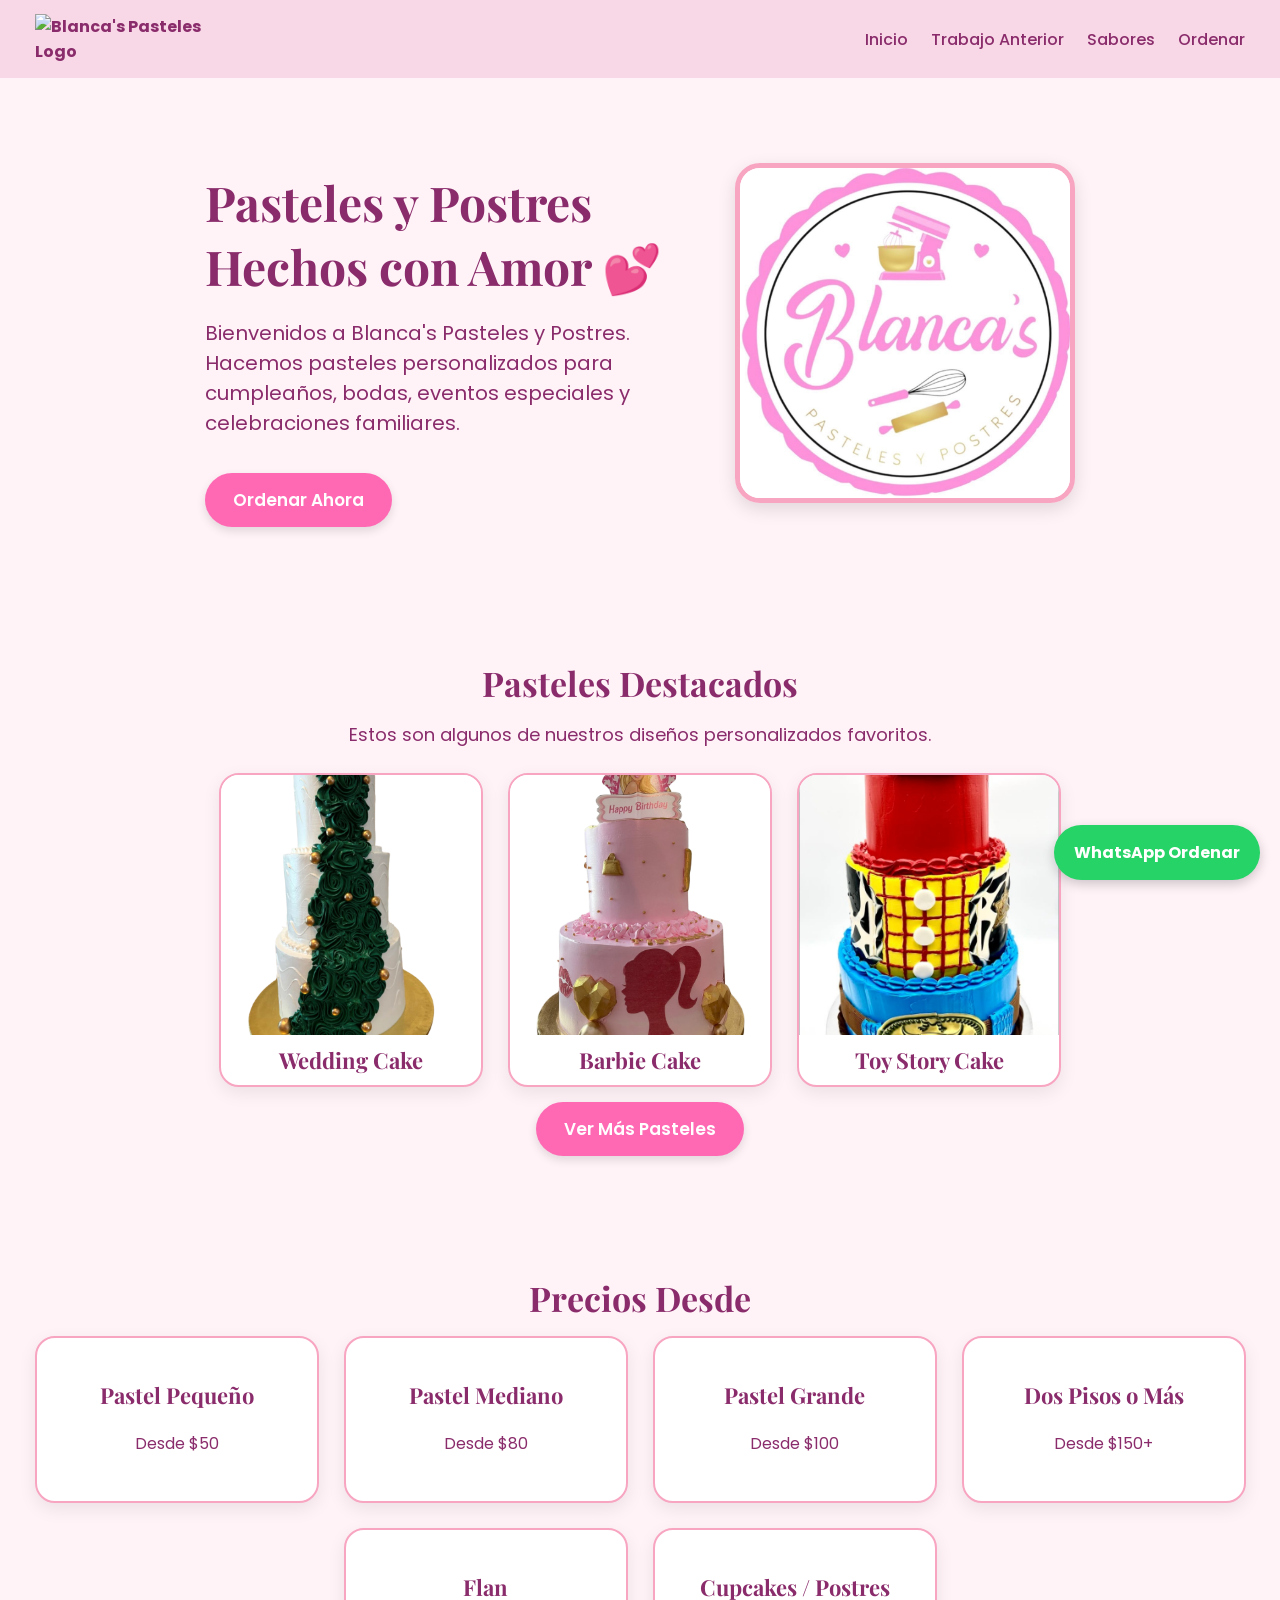
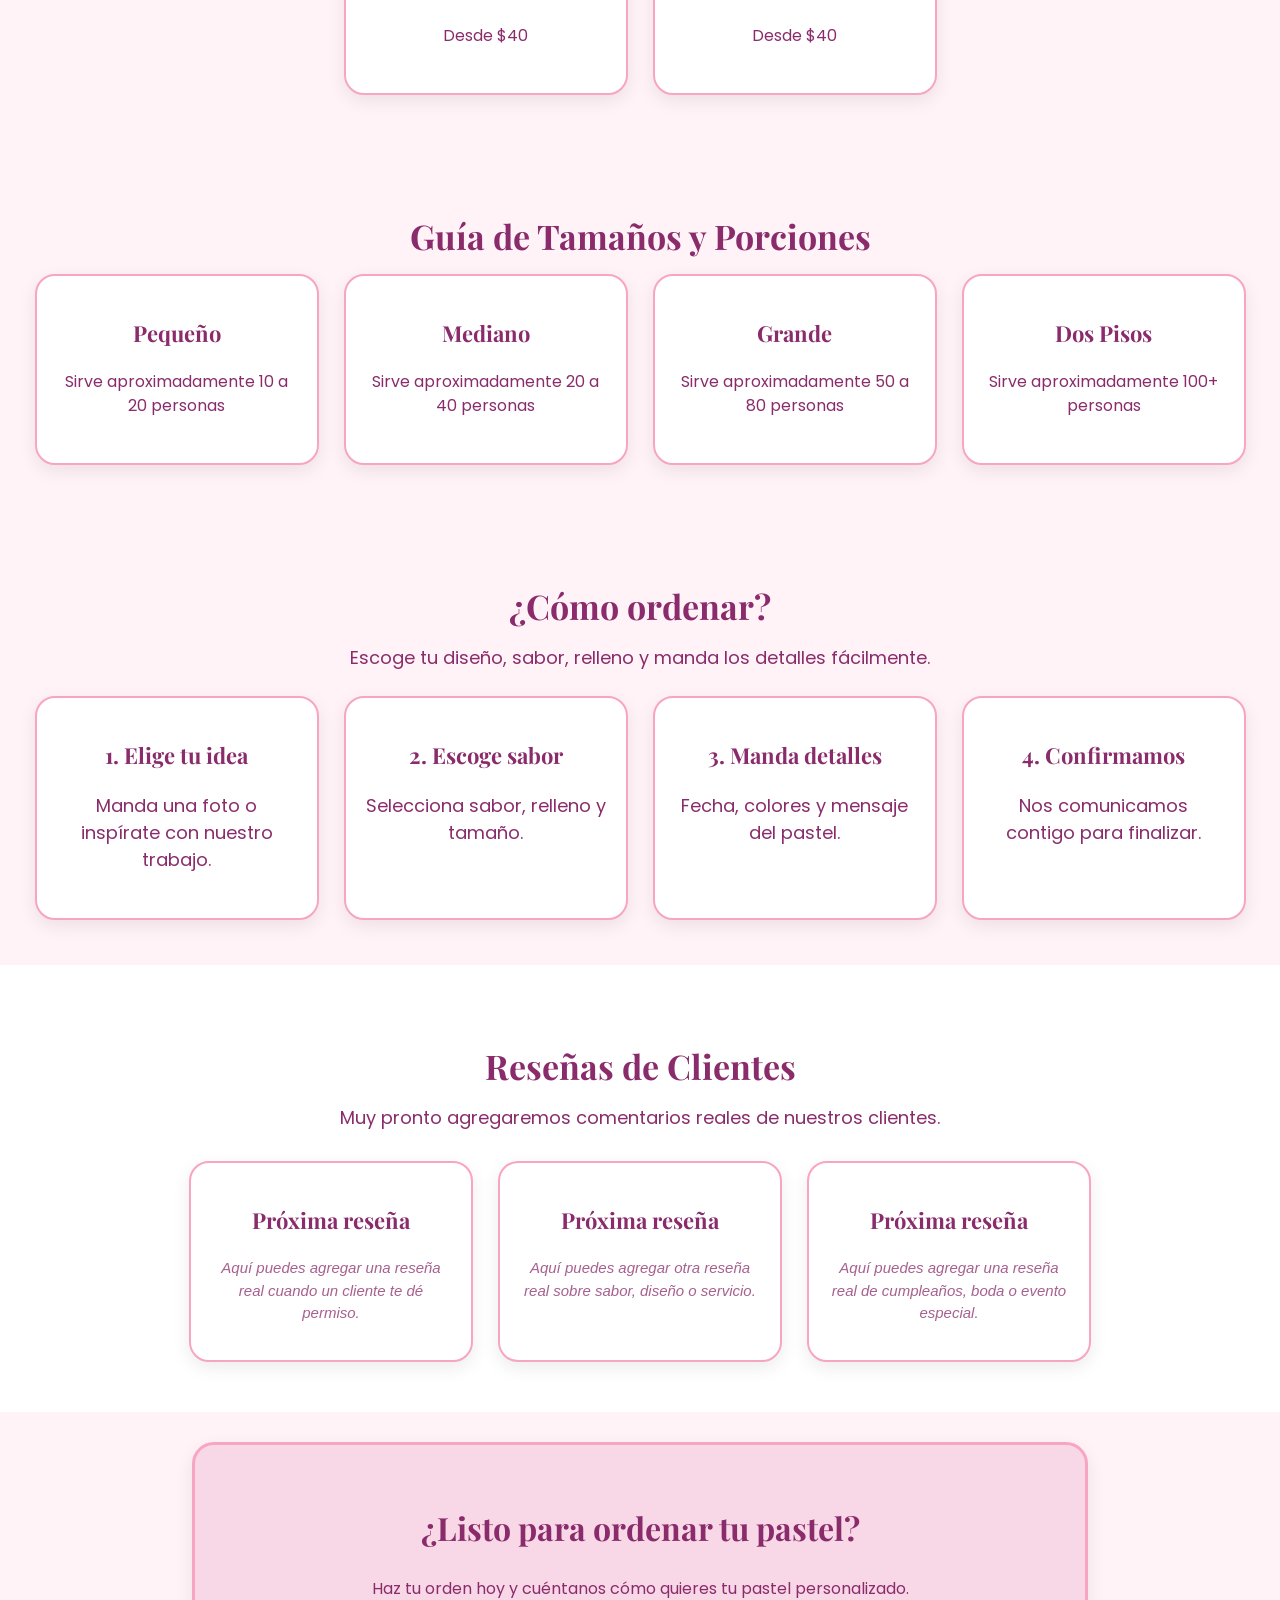
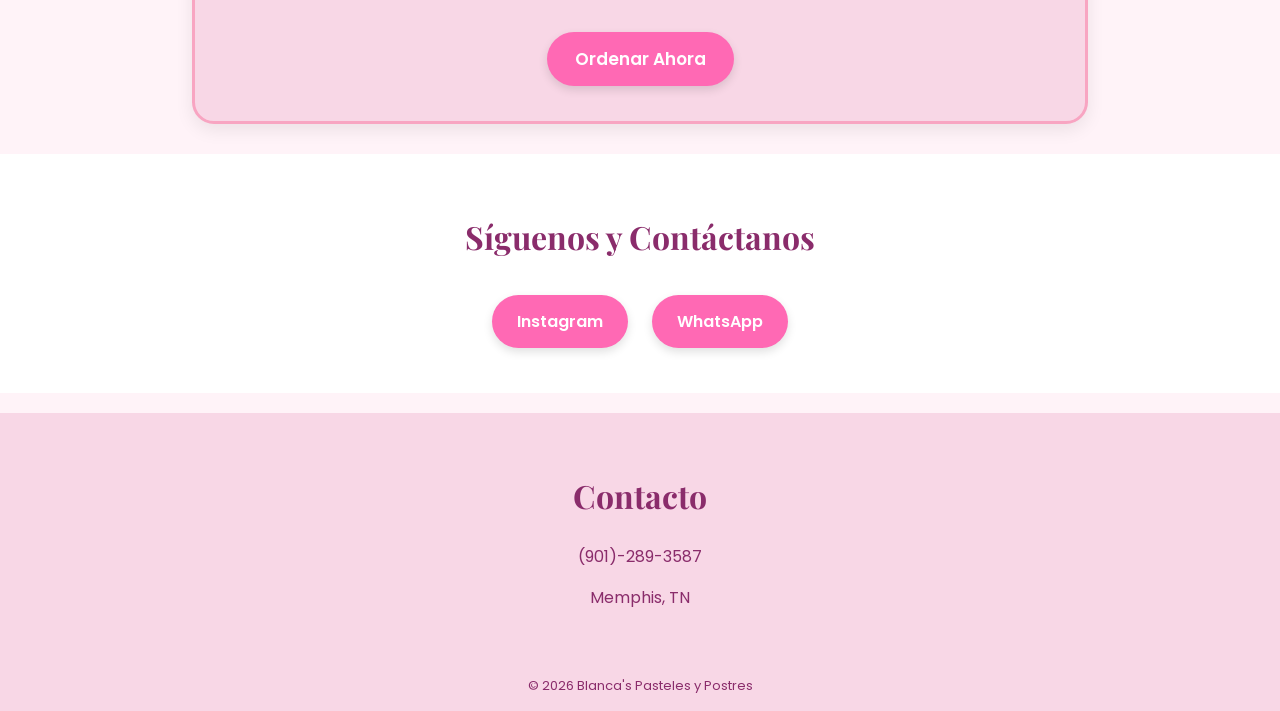
==== commit a1c664fb: "Add files via upload" ====
--- a/index.html
+++ b/index.html
@@ -100,14 +100,14 @@
       line-height: 1.5;
     }
 
-    .photo-grid, .steps, .reviews-grid, .price-grid, .size-grid {
+    .cards, .photo-grid, .steps, .reviews-grid, .price-grid, .size-grid {
       display: flex;
       justify-content: center;
       gap: 25px;
       flex-wrap: wrap;
     }
 
-    .step, .review-card, .price-card, .size-card {
+    .card, .step, .review-card, .price-card, .size-card {
       background-color: white;
       width: 240px;
       padding: 20px;
@@ -116,7 +116,7 @@
       box-shadow: 0 6px 18px rgba(0,0,0,0.08);
     }
 
-    .step h3, .review-card h3, .price-card h3, .size-card h3 {
+    .card h3, .step h3, .review-card h3, .price-card h3, .size-card h3 {
       font-family: 'Playfair Display', serif;
       font-size: 22px;
     }
@@ -224,76 +224,15 @@
     }
 
     .contact {
-      padding: 55px 25px;
+      text-align: center;
+      padding: 35px;
       background-color: #f8d7e6;
-      text-align: center;
-    }
-
-    .contact-box {
-      background: white;
-      max-width: 850px;
-      margin: auto;
-      padding: 35px 25px;
-      border-radius: 25px;
-      border: 3px solid #f8a5c2;
-      box-shadow: 0 6px 18px rgba(0,0,0,0.08);
-    }
-
-    .contact-box h2 {
-      font-family: 'Playfair Display', serif;
-      font-size: 34px;
-      margin-top: 0;
-      margin-bottom: 10px;
-    }
-
-    .contact-box p {
-      font-size: 17px;
-      line-height: 1.6;
-      margin: 8px 0;
-    }
-
-    .contact-grid {
-      display: flex;
-      justify-content: center;
-      gap: 18px;
-      flex-wrap: wrap;
-      margin-top: 25px;
-      margin-bottom: 25px;
-    }
-
-    .contact-card {
-      background: #fff3f8;
-      border: 2px solid #f8a5c2;
-      border-radius: 18px;
-      padding: 18px;
-      width: 230px;
-      box-shadow: 0 4px 10px rgba(0,0,0,0.06);
-    }
-
-    .contact-card h3 {
-      margin: 0 0 8px;
-      font-family: 'Playfair Display', serif;
-      font-size: 22px;
-    }
-
-    .contact-buttons {
       margin-top: 20px;
     }
 
-    .contact-button {
-      display: inline-block;
-      margin: 8px;
-      padding: 14px 25px;
-      border-radius: 30px;
-      text-decoration: none;
-      color: white;
-      font-weight: 600;
-      background: #ff69b4;
-      box-shadow: 0 4px 10px rgba(0,0,0,0.12);
-    }
-
-    .instagram-button {
-      background: #8a2c6b;
+    .contact h2 {
+      font-family: 'Playfair Display', serif;
+      font-size: 32px;
     }
 
     .whatsapp-float {
@@ -338,10 +277,6 @@
       .hero img {
         width: 260px;
       }
-
-      .contact-card {
-        width: 85%;
-      }
     }
   </style>
 </head>
@@ -485,32 +420,9 @@
 </div>
 
 <div class="contact">
-  <div class="contact-box">
-    <h2>Contacta con Nosotros</h2>
-    <p>¿Tienes preguntas antes de ordenar? Estamos felices de ayudarte con ideas, tamaños y disponibilidad.</p>
-
-    <div class="contact-grid">
-      <div class="contact-card">
-        <h3>📞 Teléfono</h3>
-        <p>(901) 289-3587</p>
-      </div>
-
-      <div class="contact-card">
-        <h3>📍 Ubicación</h3>
-        <p>Memphis, Tennessee</p>
-      </div>
-
-      <div class="contact-card">
-        <h3>💬 Respuesta</h3>
-        <p>Respondemos lo antes posible por WhatsApp o Instagram.</p>
-      </div>
-    </div>
-
-    <div class="contact-buttons">
-      <a class="contact-button" href="https://wa.me/19012893587" target="_blank">Ordenar por WhatsApp</a>
-      <a class="contact-button instagram-button" href="https://www.instagram.com/blancaspasteles/" target="_blank">Ver Instagram</a>
-    </div>
-  </div>
+  <h2>Contacto</h2>
+  <p>(901)-289-3587</p>
+  <p>Memphis, TN</p>
 </div>
 
 <footer>
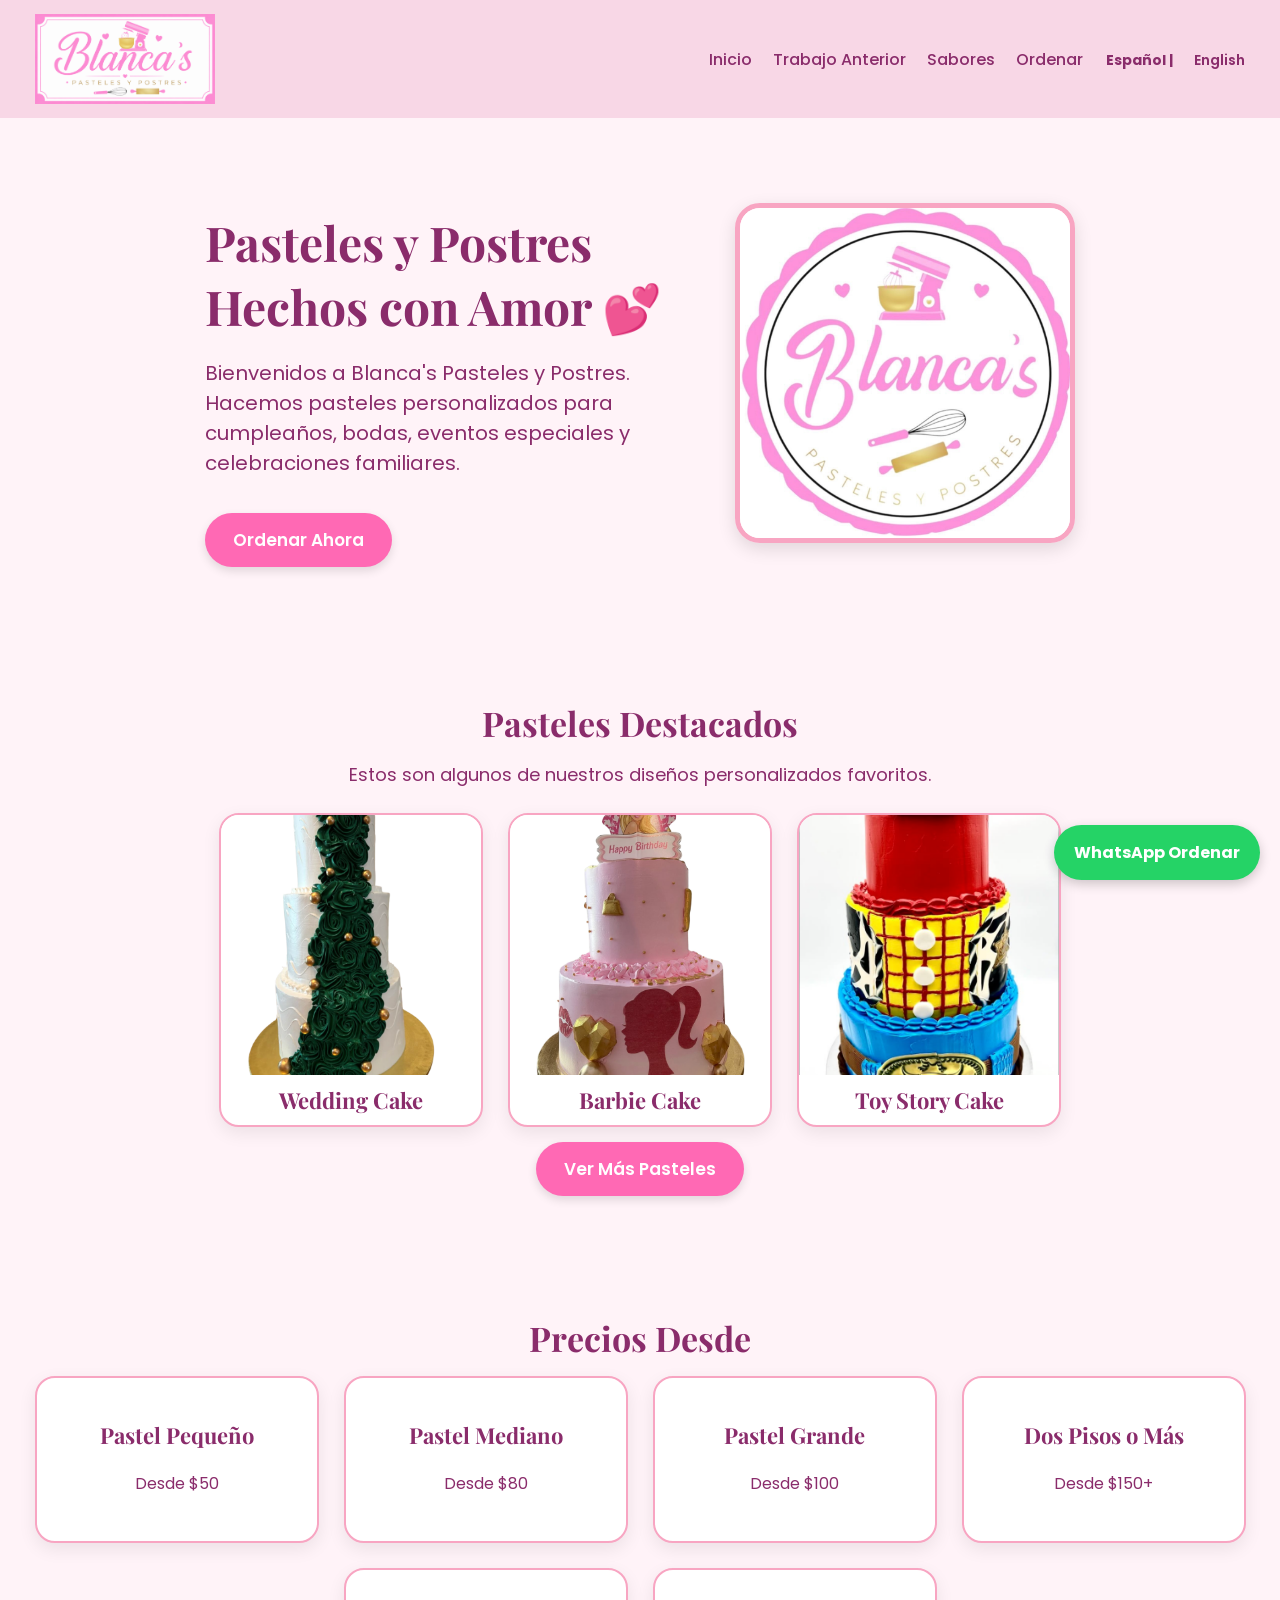
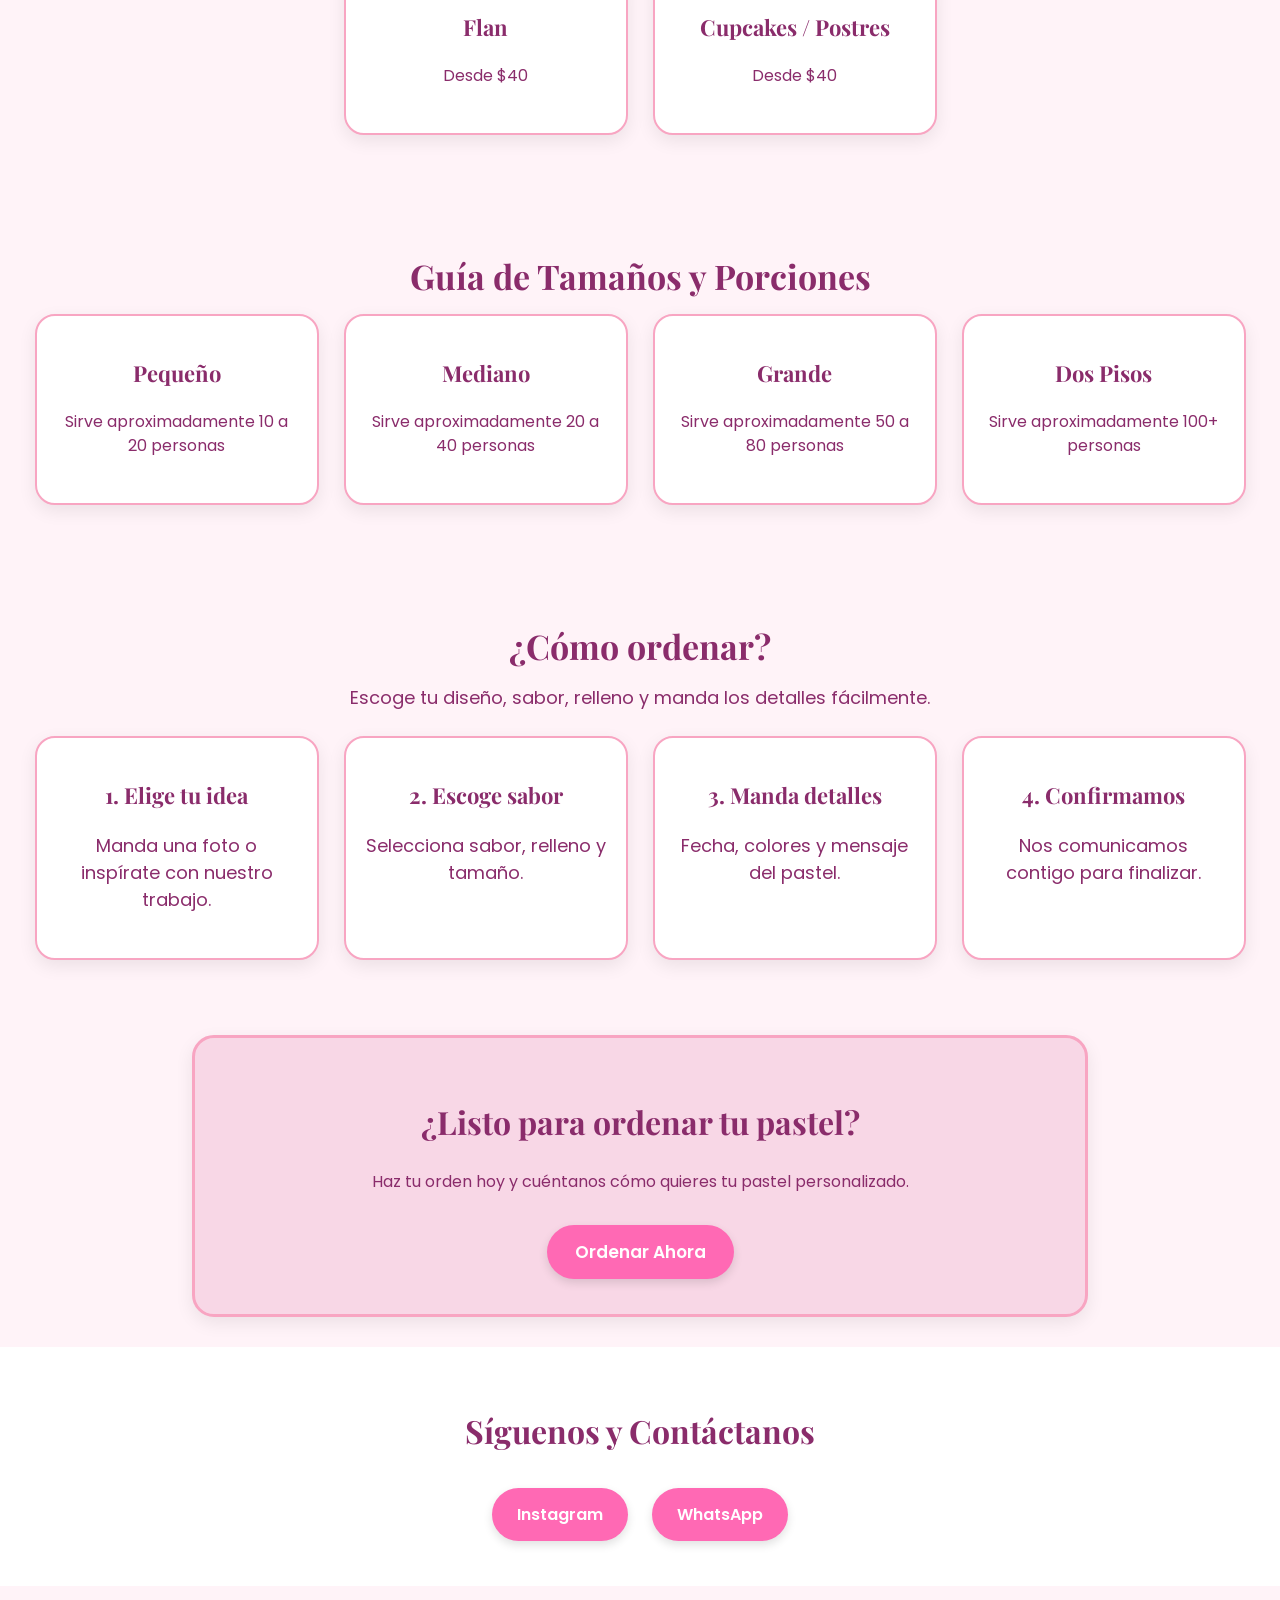
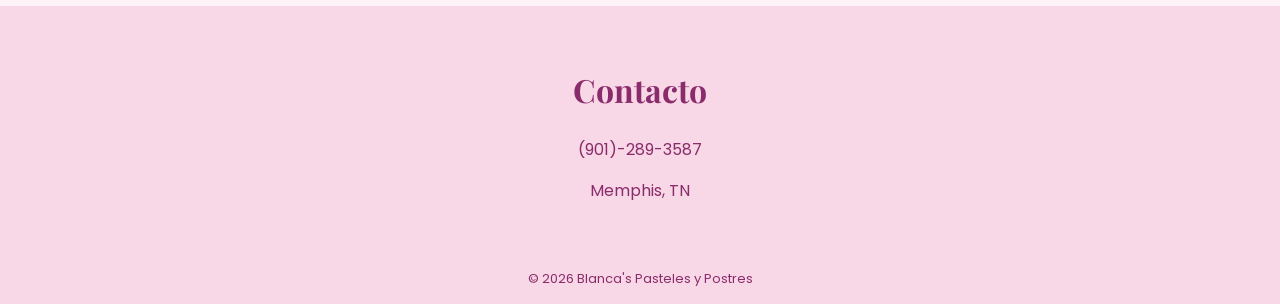
==== commit 93cf8283: "Add files via upload" ====
--- a/index.html
+++ b/index.html
@@ -32,8 +32,19 @@
     .nav a {
       text-decoration: none;
       color: #8a2c6b;
+      margin-left: 18px;
+      font-weight: 500;
+    }
+
+    .lang-switch {
       margin-left: 20px;
-      font-weight: 500;
+      font-size: 14px;
+    }
+
+    .lang-switch a {
+      color: #8a2c6b;
+      text-decoration: none;
+      font-weight: 600;
     }
 
     .hero {
@@ -100,14 +111,14 @@
       line-height: 1.5;
     }
 
-    .cards, .photo-grid, .steps, .reviews-grid, .price-grid, .size-grid {
+    .photo-grid, .steps, .price-grid, .size-grid {
       display: flex;
       justify-content: center;
       gap: 25px;
       flex-wrap: wrap;
     }
 
-    .card, .step, .review-card, .price-card, .size-card {
+    .step, .price-card, .size-card {
       background-color: white;
       width: 240px;
       padding: 20px;
@@ -116,7 +127,7 @@
       box-shadow: 0 6px 18px rgba(0,0,0,0.08);
     }
 
-    .card h3, .step h3, .review-card h3, .price-card h3, .size-card h3 {
+    .step h3, .price-card h3, .size-card h3 {
       font-family: 'Playfair Display', serif;
       font-size: 22px;
     }
@@ -142,41 +153,6 @@
       margin: 0;
       font-family: 'Playfair Display', serif;
       font-size: 22px;
-    }
-
-    .reviews-section {
-      background: white;
-      text-align: center;
-      padding: 50px 25px;
-    }
-
-    .reviews-section h2 {
-      font-size: 34px;
-      margin-bottom: 15px;
-      font-family: 'Playfair Display', serif;
-    }
-
-    .reviews-section p {
-      font-size: 18px;
-      max-width: 700px;
-      margin: 0 auto 30px;
-      line-height: 1.5;
-    }
-
-    .review-card {
-      min-height: 150px;
-    }
-
-    .review-card p {
-      font-size: 15px;
-      line-height: 1.5;
-      margin-bottom: 15px;
-      color: #8a2c6b;
-    }
-
-    .review-placeholder {
-      font-style: italic;
-      opacity: 0.75;
     }
 
     .price-card p, .size-card p {
@@ -270,6 +246,11 @@
         display: inline-block;
       }
 
+      .lang-switch {
+        display: block;
+        margin: 8px 0;
+      }
+
       .hero-text h1 {
         font-size: 36px;
       }
@@ -293,6 +274,7 @@
     <a href="work.html">Trabajo Anterior</a>
     <a href="flavors.html">Sabores</a>
     <a href="order.html">Ordenar</a>
+    <span class="lang-switch"><strong>Español</strong> | <a href="index-en.html">English</a></span>
   </div>
 </div>
 
@@ -385,28 +367,6 @@
   </div>
 </div>
 
-<div class="reviews-section">
-  <h2>Reseñas de Clientes</h2>
-  <p>Muy pronto agregaremos comentarios reales de nuestros clientes.</p>
-
-  <div class="reviews-grid">
-    <div class="review-card">
-      <h3>Próxima reseña</h3>
-      <p class="review-placeholder">Aquí puedes agregar una reseña real cuando un cliente te dé permiso.</p>
-    </div>
-
-    <div class="review-card">
-      <h3>Próxima reseña</h3>
-      <p class="review-placeholder">Aquí puedes agregar otra reseña real sobre sabor, diseño o servicio.</p>
-    </div>
-
-    <div class="review-card">
-      <h3>Próxima reseña</h3>
-      <p class="review-placeholder">Aquí puedes agregar una reseña real de cumpleaños, boda o evento especial.</p>
-    </div>
-  </div>
-</div>
-
 <div class="order-section">
   <h2>¿Listo para ordenar tu pastel?</h2>
   <p>Haz tu orden hoy y cuéntanos cómo quieres tu pastel personalizado.</p>
